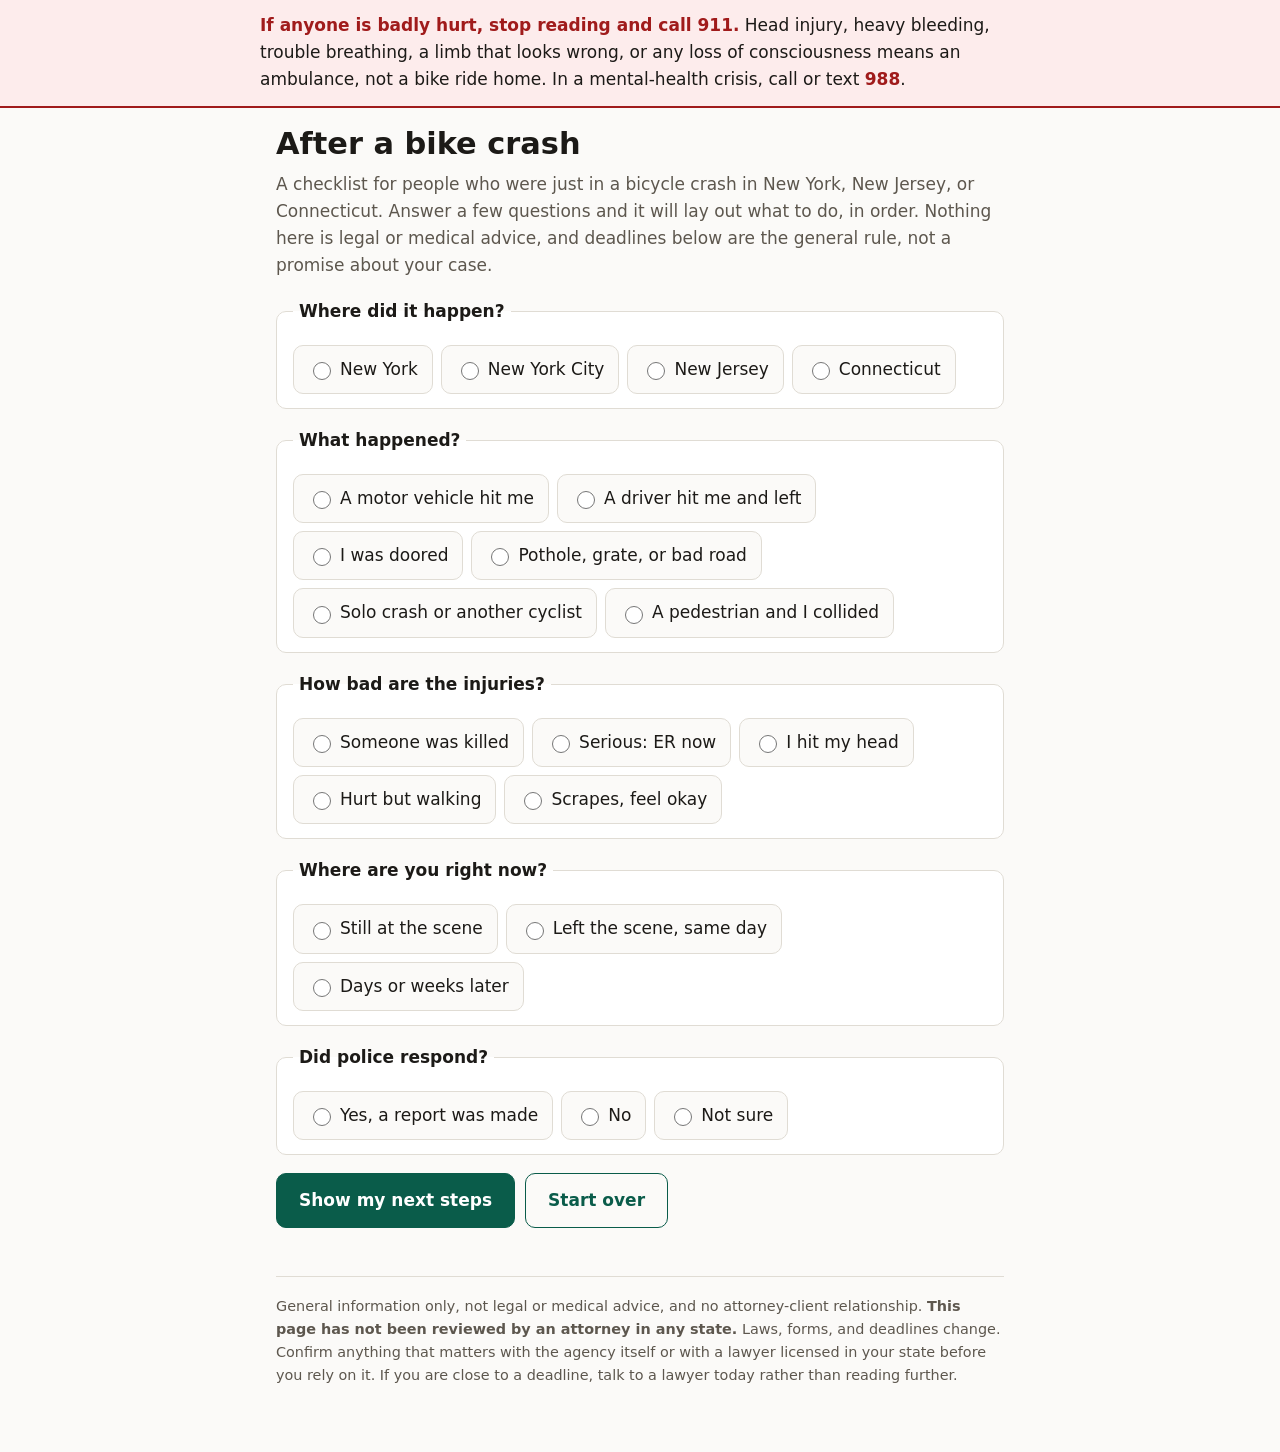
==== index.html @ 5133a646 "After a bike crash: situation-based next steps for NY, NJ, and CT Single static page, no build. Five" ====
<!DOCTYPE html>
<html lang="en">
<head>
<meta charset="utf-8">
<meta name="viewport" content="width=device-width, initial-scale=1">
<title>After a Bike Crash</title>
<meta name="description" content="Next steps after a bicycle crash in New York, New Jersey, or Connecticut.">
<style>
:root{
  --bg:#fbfaf8; --surface:#fff; --line:#e0dcd4; --ink:#1c1a17; --muted:#5d574e;
  --accent:#0a5c4a; --accent-ink:#fff; --urgent:#a01b1b; --urgent-bg:#fdecec;
  --warn-bg:#fff6e3; --warn-line:#e6c682; --radius:10px;
}
@media (prefers-color-scheme: dark){
  :root:not([data-theme="light"]){
    --bg:#16181a; --surface:#1e2124; --line:#33383d; --ink:#eceae6; --muted:#a8a29a;
    --accent:#4fbfa2; --accent-ink:#10231e; --urgent:#ff8b8b; --urgent-bg:#2e1a1a;
    --warn-bg:#2b2412; --warn-line:#6b5723;
  }
}
:root[data-theme="dark"]{
  --bg:#16181a; --surface:#1e2124; --line:#33383d; --ink:#eceae6; --muted:#a8a29a;
  --accent:#4fbfa2; --accent-ink:#10231e; --urgent:#ff8b8b; --urgent-bg:#2e1a1a;
  --warn-bg:#2b2412; --warn-line:#6b5723;
}
*{box-sizing:border-box}
body{
  margin:0; background:var(--bg); color:var(--ink);
  font:17px/1.6 ui-sans-serif,system-ui,-apple-system,"Segoe UI",Roboto,sans-serif;
  -webkit-text-size-adjust:100%;
}
.wrap{max-width:760px; margin:0 auto; padding:0 16px 64px}
h1{font-size:1.9rem; line-height:1.2; margin:.6em 0 .2em}
h2{font-size:1.3rem; margin:2em 0 .4em}
h3{font-size:1.05rem; margin:1.4em 0 .3em}
p,li{margin:.5em 0}
a{color:var(--accent)}
.sub{color:var(--muted)}
.emergency{
  background:var(--urgent-bg); border-bottom:2px solid var(--urgent);
  color:var(--ink); padding:12px 16px;
}
.emergency strong{color:var(--urgent)}
.emergency .inner{max-width:760px; margin:0 auto}
fieldset{border:1px solid var(--line); border-radius:var(--radius); background:var(--surface); margin:18px 0; padding:14px 16px}
legend{font-weight:600; padding:0 6px}
.opts{display:flex; flex-wrap:wrap; gap:8px; margin-top:6px}
label.opt{
  display:block; border:1px solid var(--line); border-radius:var(--radius);
  padding:10px 14px; cursor:pointer; background:var(--bg); min-height:44px;
  display:flex; align-items:center;
}
label.opt input{margin-right:9px; width:18px; height:18px; accent-color:var(--accent)}
label.opt:has(input:checked){border-color:var(--accent); box-shadow:inset 0 0 0 1px var(--accent)}
label.opt:focus-within{outline:2px solid var(--accent); outline-offset:2px}
.hint{color:var(--muted); font-size:.9rem; margin:2px 0 0}
button{
  font:inherit; font-weight:600; padding:13px 22px; min-height:48px;
  border-radius:var(--radius); border:1px solid var(--accent);
  background:var(--accent); color:var(--accent-ink); cursor:pointer;
}
button.ghost{background:transparent; color:var(--accent)}
.actions{display:flex; gap:10px; flex-wrap:wrap; margin:18px 0}
.step{border:1px solid var(--line); border-left:4px solid var(--accent); background:var(--surface);
  border-radius:var(--radius); padding:12px 16px; margin:12px 0}
.step.urgent{border-left-color:var(--urgent); background:var(--urgent-bg)}
.step.deadline{border-left-color:var(--warn-line); background:var(--warn-bg)}
.step h3{margin-top:0}
.tag{display:inline-block; font-size:.75rem; letter-spacing:.04em; text-transform:uppercase;
  color:var(--muted); border:1px solid var(--line); border-radius:99px; padding:2px 9px; margin-bottom:6px}
.check{list-style:none; padding-left:0}
.check li{padding-left:1.7em; position:relative}
.check li::before{content:"☐"; position:absolute; left:0; font-size:1.1em}
footer{margin-top:48px; padding-top:18px; border-top:1px solid var(--line); color:var(--muted); font-size:.9rem}
#result:empty{display:none}
@media print{
  .noprint{display:none !important}
  body{background:#fff; color:#000; font-size:12pt}
  .step{break-inside:avoid; border-left-width:3px}
}
</style>
</head>
<body>

<div class="emergency">
  <div class="inner">
    <strong>If anyone is badly hurt, stop reading and call 911.</strong>
    Head injury, heavy bleeding, trouble breathing, a limb that looks wrong, or
    any loss of consciousness means an ambulance, not a bike ride home.
    In a mental-health crisis, call or text <strong>988</strong>.
  </div>
</div>

<div class="wrap">
<h1>After a bike crash</h1>
<p class="sub">
  A checklist for people who were just in a bicycle crash in New York, New Jersey,
  or Connecticut. Answer a few questions and it will lay out what to do, in order.
  Nothing here is legal or medical advice, and deadlines below are the general rule,
  not a promise about your case.
</p>

<form id="q" class="noprint">

<fieldset>
  <legend>Where did it happen?</legend>
  <div class="opts" data-name="state">
    <label class="opt"><input type="radio" name="state" value="NY">New York</label>
    <label class="opt"><input type="radio" name="state" value="NYC">New York City</label>
    <label class="opt"><input type="radio" name="state" value="NJ">New Jersey</label>
    <label class="opt"><input type="radio" name="state" value="CT">Connecticut</label>
  </div>
</fieldset>

<fieldset>
  <legend>What happened?</legend>
  <div class="opts" data-name="type">
    <label class="opt"><input type="radio" name="type" value="mv">A motor vehicle hit me</label>
    <label class="opt"><input type="radio" name="type" value="hitrun">A driver hit me and left</label>
    <label class="opt"><input type="radio" name="type" value="door">I was doored</label>
    <label class="opt"><input type="radio" name="type" value="road">Pothole, grate, or bad road</label>
    <label class="opt"><input type="radio" name="type" value="solo">Solo crash or another cyclist</label>
    <label class="opt"><input type="radio" name="type" value="ped">A pedestrian and I collided</label>
  </div>
</fieldset>

<fieldset>
  <legend>How bad are the injuries?</legend>
  <div class="opts" data-name="injury">
    <label class="opt"><input type="radio" name="injury" value="fatal">Someone was killed</label>
    <label class="opt"><input type="radio" name="injury" value="severe">Serious: ER now</label>
    <label class="opt"><input type="radio" name="injury" value="head">I hit my head</label>
    <label class="opt"><input type="radio" name="injury" value="moderate">Hurt but walking</label>
    <label class="opt"><input type="radio" name="injury" value="minor">Scrapes, feel okay</label>
  </div>
</fieldset>

<fieldset>
  <legend>Where are you right now?</legend>
  <div class="opts" data-name="when">
    <label class="opt"><input type="radio" name="when" value="scene">Still at the scene</label>
    <label class="opt"><input type="radio" name="when" value="today">Left the scene, same day</label>
    <label class="opt"><input type="radio" name="when" value="later">Days or weeks later</label>
  </div>
</fieldset>

<fieldset>
  <legend>Did police respond?</legend>
  <div class="opts" data-name="police">
    <label class="opt"><input type="radio" name="police" value="yes">Yes, a report was made</label>
    <label class="opt"><input type="radio" name="police" value="no">No</label>
    <label class="opt"><input type="radio" name="police" value="unsure">Not sure</label>
  </div>
</fieldset>

<div class="actions">
  <button type="submit">Show my next steps</button>
  <button type="button" class="ghost" id="reset">Start over</button>
</div>
</form>

<div id="result" aria-live="polite"></div>

<footer>
  General information only, not legal or medical advice, and no attorney-client
  relationship. <strong>This page has not been reviewed by an attorney in any
  state.</strong> Laws, forms, and deadlines change. Confirm anything that matters
  with the agency itself or with a lawyer licensed in your state before you rely
  on it. If you are close to a deadline, talk to a lawyer today rather than
  reading further.
</footer>
</div>

<script>
// ponytail: plain data + filter. Rules stay readable; no template engine.
// Each step: {tag, title, html, when(a) -> bool, cls}
var STEPS = [

// ---------- someone was killed ----------
{when:a=>a.injury==="fatal", cls:"urgent", tag:"First", title:"You do not have to work this out alone",
 html:`<p>Families for Safe Streets is run by people who have lost someone to a traffic
 crash or been seriously injured themselves. They offer free peer mentoring, monthly
 support groups, and help with the logistics below, to anyone in the United States.</p>
 <p><strong>(844) 377-7337</strong> &middot;
 <a href="mailto:info@familiesforsafestreets.org">info@familiesforsafestreets.org</a> &middot;
 <a href="https://www.familiesforsafestreets.org/national-resource-guide">Post-Crash Resource Guide</a>
 (also in <a href="https://ny.familiesforsafestreets.org/resource-guides">Spanish and Chinese</a>).</p>
 <p>Nothing below has to happen today. It is here so that when you are ready, or when
 someone asks you a question you were not expecting, you know what it is about.</p>`},

{when:a=>a.injury==="fatal", cls:"urgent", tag:"First", title:"Say nothing to any insurer, and sign nothing",
 html:`<p>An adjuster may call within days, sometimes before the funeral, and may be kind
 and sympathetic. Do not give a recorded statement, do not sign a release or a medical
 authorization, and do not accept any payment. Take their name and claim number, say a
 lawyer will be in touch, and hang up.</p>
 <p>The same goes for anyone asking you to sign for a "quick" payout of funeral costs.</p>`},

{when:a=>a.injury==="fatal", cls:"deadline", tag:"Investigation", title:"The police investigation, and what to ask for",
 html:`<p>Fatal and critical-injury crashes are handled by a specialist unit rather than
 the responding patrol officer. In New York City that is the NYPD Collision Investigation
 Squad; elsewhere it is a state police or county reconstruction unit.</p>
 <ul class="check">
 <li>Get the name, unit, and direct number of the investigating detective, and ask in writing for updates.</li>
 <li>Ask whether the case has been referred to the District Attorney or county prosecutor, and ask for that office's victim advocate.</li>
 <li>Ask what happened to the bicycle, helmet, phone, and clothing. They are usually held as evidence. Do not let them be discarded, and photograph everything before anyone repairs or cleans it.</li>
 <li>Nearby camera footage is often overwritten within days. Ask investigators to preserve it, and ask nearby businesses yourself.</li>
 <li>You are entitled to the crash report and, in most cases, the reconstruction file. Ask how to request both.</li>
 </ul>
 <p>Investigations often close quietly with no charges. That outcome does not decide your
 civil claim, which is separate and has its own deadlines.</p>`},

{when:a=>a.injury==="fatal", tag:"Practical", title:"Death certificate, medical examiner, and the estate",
 html:`<p>You will need certified copies of the death certificate, and more than you expect:
 order at least ten. The funeral home usually orders them for you.</p>
 <p>The medical examiner or coroner will likely perform an autopsy. You can request the
 report later; it can matter in a claim.</p>
 <p>A wrongful death claim is brought by a personal representative of the estate, not by
 the family directly, and that appointment happens in Surrogate's Court in New York,
 Superior Court in New Jersey, or Probate Court in Connecticut. It takes time, which is
 one reason to talk to a lawyer well before the deadline.</p>`},

{when:a=>a.injury==="fatal", tag:"Practical", title:"Crime victim compensation can cover funeral costs",
 html:`<p>Each state runs a fund that can reimburse funeral and burial expenses, counseling,
 and lost support for families of people killed by a criminal act, which can include a
 vehicular offense. These are separate from any lawsuit, and they have their own filing
 deadlines, often measured in months.</p>
 <ul>
 <li>New York: Office of Victim Services, <a href="https://ovs.ny.gov">ovs.ny.gov</a></li>
 <li>New Jersey: Victims of Crime Compensation Office, <a href="https://njvictims.nj.gov">njvictims.nj.gov</a></li>
 <li>Connecticut: Judicial Branch Office of Victim Services, <a href="https://jud.ct.gov/crimevictim">jud.ct.gov/crimevictim</a></li>
 </ul>`},

{when:a=>a.injury==="fatal" && ["NY","NYC"].includes(a.state), cls:"deadline", tag:"Deadlines",
 title:"New York: wrongful death is two years, not three",
 html:`<p>New York's wrongful death deadline is <strong>two years from the date of death</strong>,
 shorter than the three years for personal injury, and it runs from death rather than from
 the crash. A survival claim for the pain your person suffered before dying has its own
 timing. An estate representative must be appointed before the case can be filed.</p>
 <p>If a city, county, public authority such as the MTA, or the State may be responsible,
 a formal <strong>notice of claim is due within 90 days</strong>. That is the real deadline.
 Call a lawyer this week, not this year.</p>`},

{when:a=>a.injury==="fatal" && a.state==="NJ", cls:"deadline", tag:"Deadlines",
 title:"New Jersey: two years, and 90 days against a public entity",
 html:`<p>New Jersey's wrongful death deadline is generally <strong>two years from the date
 of death</strong>, brought by the estate's personal representative.</p>
 <p>Under the Tort Claims Act, a claim against a public entity or employee requires written
 notice <strong>within 90 days</strong>. That covers towns, counties, the state, and many
 authorities.</p>`},

{when:a=>a.injury==="fatal" && a.state==="CT", cls:"deadline", tag:"Deadlines",
 title:"Connecticut: two years from death, five years outside",
 html:`<p>Connecticut's wrongful death deadline is generally <strong>two years from the date
 of death</strong>, and in no event more than five years from the act that caused it. The
 claim is brought by the executor or administrator of the estate.</p>
 <p>If the road itself was a cause, the highway defect statutes require written notice to
 the town or the state commissioner <strong>within 90 days</strong>, and courts apply the
 content requirements strictly. Put that one in a lawyer's hands immediately.</p>`},

{when:a=>a.injury==="fatal", tag:"Legal", title:"Choosing a lawyer, without being rushed",
 html:`<p>Consultations are free and these cases are taken on contingency, so talking to
 someone early costs nothing. Ask how many cyclist or pedestrian fatality cases they have
 handled, who will actually work on the file, and how they communicate.</p>
 <p>If a lawyer contacts you first, unsolicited, be wary. Ask the advocacy organizations
 below or a state bar referral service instead.</p>`},

{when:a=>a.injury==="fatal", tag:"Grief", title:"Grief, and the parts nobody warns you about",
 html:`<p>Traumatic loss is not ordinary grief. Intrusive images, anger at the investigation,
 guilt over details that were never yours to control, and exhaustion from paperwork are all
 common, and they can arrive months later. Trauma-informed therapy helps, and grief groups
 of people who lost someone the same way help in a different way.</p>
 <p>Reporters may contact you. You are never obligated to speak to them, and you can ask a
 friend to field it.</p>
 <p>In crisis, call or text <strong>988</strong>. Families for Safe Streets peer mentoring is
 at <strong>(844) 377-7337</strong>.</p>`},

// ---------- at the scene ----------
{when:a=>a.when==="scene", cls:"urgent", tag:"Right now", title:"Get out of traffic, then stay put",
 html:`<p>Move yourself and the bike to a sidewalk or shoulder if you can do it safely.
 If your neck or back hurts, or you cannot feel part of your body, do not move: call 911 and wait.</p>
 <p>Do not tell anyone you are fine. Adrenaline hides injuries for hours. Say
 "I need to be checked out."</p>`},

{when:a=>a.when==="scene" && ["mv","door","ped"].includes(a.type), cls:"urgent", tag:"Right now",
 title:"Do not let the other person leave, and do not settle at the curb",
 html:`<ul class="check">
 <li>Ask for their driver's license, insurance card, and license plate. Photograph all three.</li>
 <li>Photograph the vehicle, including the plate and any damage.</li>
 <li>Do not accept cash, a promise to pay, or "let's keep insurance out of it." You do not yet know what your injuries cost.</li>
 <li>Do not apologize or guess at fault. Describe facts only.</li>
 </ul>`},

{when:a=>a.when==="scene", tag:"Right now", title:"Call the police, even for a minor crash",
 html:`<p>A police report is the single most useful document you can have later,
 for insurance and for any claim. Officers sometimes tell cyclists a report is not
 needed. Ask anyway, politely and clearly: "I want a report, and I am injured."</p>
 <p>Get the officer's name, badge number, and the report or complaint number before they leave.</p>`},

{when:a=>a.when==="scene", tag:"Right now", title:"Collect what disappears in ten minutes",
 html:`<ul class="check">
 <li>Names and phone numbers of every witness. People leave fast; a name with no number is worthless.</li>
 <li>Wide photos showing the whole scene, the road, signals, sightlines, and lane markings.</li>
 <li>Close photos of your bike, your helmet, your injuries, and your torn clothing.</li>
 <li>Look up: note any storefront, doorbell, traffic, or bus cameras pointing at the spot. Footage is often overwritten within days.</li>
 <li>Write down the time, weather, and light conditions.</li>
 </ul>`},

// ---------- medical ----------
{when:a=>a.injury==="severe", cls:"urgent", tag:"Medical", title:"Emergency room, by ambulance",
 html:`<p>Call 911. Do not drive yourself and do not have a friend drive you if there
 is any chance of a head, neck, spine, or internal injury. The ambulance record is also
 evidence that you were hurt at the scene.</p>`},

{when:a=>a.injury==="head", cls:"urgent", tag:"Medical", title:"Get your head checked today",
 html:`<p>Any impact to the head deserves a same-day evaluation, even with a helmet on
 and even if you never lost consciousness.</p>
 <p><strong>Go to an emergency room now</strong> if you have: worsening headache, repeated
 vomiting, confusion or trouble finding words, unequal pupils, seizure, clear fluid from
 the nose or ear, weakness or numbness, or you cannot remember the crash. Anyone on a
 blood thinner should be seen regardless of how they feel.</p>
 <p>Do not ride home. Have someone stay with you tonight.</p>`},

{when:a=>["moderate","minor"].includes(a.injury), tag:"Medical",
 title:"See a doctor within 24 to 72 hours anyway",
 html:`<p>Soft-tissue injuries, concussions, and cracked ribs routinely show up a day or
 two later. Two reasons to go early: your health, and the gap in treatment that an
 insurer will later use to argue you were not really hurt.</p>
 <p>Tell the provider it was a bicycle crash and describe every sore spot, not just
 the worst one. Untreated complaints do not exist on paper.</p>`},

{when:a=>["head","moderate","minor"].includes(a.injury), tag:"Medical", title:"Road rash and your gear",
 html:`<p>Wash road rash with soap and water, get the grit out, keep it moist with
 ointment and a non-stick dressing rather than letting it scab dry. Watch for spreading
 redness, pus, or fever, and get a tetanus booster if yours is more than five years old.</p>
 <p>Replace any helmet that took an impact, even if it looks fine. Do not repair or wash
 the bike, the helmet, or the clothes yet: they are evidence. Photograph everything first
 and put it in a bag.</p>`},

{when:a=>a.injury!=="fatal", tag:"Medical", title:"Start a symptom log today",
 html:`<p>Once a day, in a notes app: pain level, what you could not do, sleep, mood,
 missed work, appointments. It takes a minute and it is far more persuasive months
 later than trying to remember.</p>`},

// ---------- reporting ----------
{when:a=>["NY","NYC"].includes(a.state) && a.type!=="solo", cls:"deadline", tag:"Reporting", title:"New York: file form MV-104 within 10 days",
 html:`<p>New York requires a written report to the DMV within 10 days of a crash
 involving injury, death, or more than $1,000 of property damage. A bicycle crash with
 a motor vehicle counts, and your bike and gear count toward that damage figure. The
 form is <strong>MV-104</strong> (the driver's is MV-104A), available at
 <a href="https://dmv.ny.gov">dmv.ny.gov</a>. Keep a copy of what you send.</p>`},

{when:a=>a.state==="NYC", tag:"Reporting", title:"New York City: get the collision report and use 311",
 html:`<p>NYPD collision reports can be requested online through the NYPD Collision Report
 Retrieval System, generally a few days after the crash. Search "NYPD collision report" on
 <a href="https://nyc.gov">nyc.gov</a>. You will need the date, location, and report number.</p>
 <p>Report the street condition, signal, or dangerous intersection to <strong>311</strong>
 as well. That creates a dated public record of the hazard.</p>`},

{when:a=>a.state==="NJ" && a.type!=="solo", cls:"deadline", tag:"Reporting", title:"New Jersey: report to police, and file within 10 days if they did not investigate",
 html:`<p>New Jersey requires crashes involving injury, death, or apparent property damage
 over $500 to be reported to police immediately. If no officer investigated at the scene,
 you must file a written report with the NJ Division of State Police within 10 days.
 Look for the crash report form at <a href="https://nj.gov/njsp">nj.gov/njsp</a>.</p>
 <p>You can request the police report from the responding department, usually after about
 five business days, for a small fee.</p>`},

{when:a=>a.state==="CT" && a.type!=="solo", cls:"deadline", tag:"Reporting", title:"Connecticut: make sure a report exists",
 html:`<p>Connecticut requires reporting crashes involving injury, death, or property damage
 over $1,000. If police responded, request the report from that department or through the
 state's crash-report portal. If nobody responded, go to the local police department or the
 State Police troop that covers the town and file a report in person, as soon as you can.</p>`},

{when:a=>a.police==="no" && a.when!=="scene", cls:"deadline", tag:"Reporting", title:"No report yet: file one now",
 html:`<p>The longer you wait, the more an insurer will argue the crash did not happen the
 way you say. Go to the police department covering the location where the crash happened,
 in person, and ask to file a late report. Bring your photos, your medical paperwork, and
 any witness contacts.</p>`},

{when:a=>a.type==="hitrun", cls:"urgent", tag:"Reporting", title:"Hit and run: report it immediately",
 html:`<p>Call 911 now if you have not. Speed matters here, both for catching the driver and
 for your own insurance claim, which usually requires prompt reporting.</p>
 <ul class="check">
 <li>Write down anything you remember about the vehicle now: color, make, body style, partial plate, direction, damage, the driver.</li>
 <li>Canvass for cameras yourself in the next day or two. Ask businesses and residents to save footage before it overwrites, which can be as little as 72 hours.</li>
 <li>Ask police for the report number and follow up on the investigation in writing.</li>
 </ul>`},

{when:a=>a.type==="road", tag:"Reporting", title:"Report the road defect in writing, and date it",
 html:`<p>Photograph the pothole, grate, or plate with something for scale, from several
 angles, and note the exact location including the nearest address or intersection.</p>
 <p>Report it to the city or state agency responsible for that road, in a way that creates
 a record: 311 in New York City, the municipal public works department elsewhere, or the
 state DOT for a state highway. Save the confirmation number.</p>
 <p>Claims against a government for road conditions are unusually hard and unusually fast
 to expire. See the deadline section below and talk to a lawyer early.</p>`},

// ---------- insurance ----------
{when:a=>["NY","NYC"].includes(a.state) && ["mv","door","hitrun"].includes(a.type), cls:"deadline", tag:"Insurance",
 title:"New York no-fault: you have 30 days to apply",
 html:`<p>New York is a no-fault state, and a cyclist struck by a motor vehicle is generally
 covered by <em>that vehicle's</em> no-fault insurance, no matter who was at fault. It pays
 medical bills and a portion of lost wages.</p>
 <p>You must file the application, form <strong>NF-2</strong>, with the vehicle's insurer
 <strong>within 30 days of the crash</strong>. This is the deadline cyclists miss most
 often. Ask the insurer for the form the moment you have the policy number, and send it
 with proof of delivery.</p>
 <p>If the driver is unknown or uninsured, the equivalent route is MVAIC, the Motor Vehicle
 Accident Indemnification Corporation, which has its own short notice deadline. Contact them
 right away and ask what they need and by when.</p>`},

{when:a=>a.state==="NJ" && ["mv","door","hitrun"].includes(a.type), cls:"deadline", tag:"Insurance",
 title:"New Jersey PIP: notify an insurer promptly",
 html:`<p>New Jersey personal injury protection can cover a cyclist hit by a motor vehicle.
 Which policy pays depends on the rules about your own auto insurance and your household's,
 so do not assume you have nothing to claim just because you were on a bike.</p>
 <p>Notify the relevant insurer promptly and ask for the PIP application. Many treatments
 need pre-authorization, so getting the claim open early protects your bills.</p>
 <p>If the driver is unknown or uninsured, ask about the Unsatisfied Claim and Judgment
 Fund, which has a short notice period, on the order of 90 days.</p>`},

{when:a=>a.state==="CT" && ["mv","door","hitrun"].includes(a.type), tag:"Insurance",
 title:"Connecticut: fault-based, and check your own policy",
 html:`<p>Connecticut is not a no-fault state, so medical bills generally go through your
 health insurance first, with a claim against the at-fault driver's liability coverage for
 the rest.</p>
 <p>Check your own auto policy even though you were cycling: medical payments coverage and
 uninsured/underinsured motorist coverage often extend to you as a pedestrian or cyclist,
 and that is the main source of recovery in a hit-and-run. Notify your own insurer promptly,
 since these coverages have their own notice requirements.</p>`},

{when:a=>a.type!=="solo", tag:"Insurance", title:"Talking to the other side's insurer",
 html:`<p>An adjuster will likely call within days, friendly and quick. Before you engage:</p>
 <ul class="check">
 <li>Give basic facts only: who, when, where. Nothing about fault or about how you feel.</li>
 <li>Do not give a recorded statement, and do not sign a medical authorization, until you have talked to a lawyer.</li>
 <li>Do not accept an early settlement. Once signed, it is final, including for injuries that show up later.</li>
 <li>Keep every offer, letter, and claim number. Follow up phone calls with a short email summarizing what was said.</li>
 <li>Stay off social media about the crash and your activities.</li>
 </ul>`},

{when:a=>a.injury!=="fatal", tag:"Insurance", title:"Your own coverage for the bike and gear",
 html:`<p>Homeowner's or renter's insurance often covers a damaged bicycle, subject to the
 deductible. Get a written repair estimate or replacement quote from a shop, and hold on to
 the original purchase receipts if you have them. Photograph the damage before any repair.</p>
 <p>Health insurance covers treatment now, and may later assert a lien against any
 settlement. That is normal. Keep the correspondence.</p>`},

// ---------- legal ----------
{when:a=>["NY","NYC"].includes(a.state) && a.injury!=="fatal", cls:"deadline", tag:"Deadlines",
 title:"New York: three years, or 90 days against a government",
 html:`<p>The general deadline to sue for personal injury in New York is
 <strong>three years</strong> from the crash.</p>
 <p>That drops dramatically if a government is involved. Claims against a city, a county,
 a public authority such as the MTA, or the State typically require a formal
 <strong>notice of claim within 90 days</strong>, with the lawsuit itself due about a year
 and 90 days later. Miss the 90 days and the claim is usually gone.</p>
 <p>If a city bus, a sanitation truck, a police vehicle, a pothole, or any public agency is
 part of your story, treat 90 days as your real deadline and call a lawyer this week.</p>`},

{when:a=>a.state==="NJ" && a.injury!=="fatal", cls:"deadline", tag:"Deadlines",
 title:"New Jersey: two years, or 90 days against a public entity",
 html:`<p>The general deadline to sue for personal injury in New Jersey is
 <strong>two years</strong> from the crash.</p>
 <p>Under the New Jersey Tort Claims Act, a claim against a public entity or employee
 requires written notice <strong>within 90 days</strong>. That covers municipalities,
 counties, the state, and many authorities.</p>`},

{when:a=>a.state==="CT" && a.injury!=="fatal", cls:"deadline", tag:"Deadlines",
 title:"Connecticut: two years, and 90 days for a road defect",
 html:`<p>The general deadline to sue for personal injury in Connecticut is
 <strong>two years</strong> from the crash.</p>
 <p>If your crash was caused by the condition of the road itself, Connecticut's highway
 defect statutes require written notice to the town or the state commissioner
 <strong>within 90 days</strong>, and courts apply the content requirements of that notice
 strictly. This is a situation to put in a lawyer's hands immediately, not to draft yourself.</p>`},

{when:a=>a.type!=="solo" && !["minor","fatal"].includes(a.injury), tag:"Legal", title:"Talk to a lawyer, early and for free",
 html:`<p>Personal injury consultations are free and these lawyers work on contingency, so
 an early conversation costs you nothing. Early matters: evidence disappears, camera footage
 overwrites, and the short government deadlines above run whether or not you knew about them.</p>
 <p>Look for someone who specifically handles bicycle cases. State and county bar
 associations run lawyer referral services, and local cycling advocacy organizations keep
 lists. Ask how many cyclist cases they have handled and who will actually work on yours.</p>`},

{when:a=>a.type==="solo", tag:"Legal", title:"A solo crash may still be someone's fault",
 html:`<p>If a road defect, construction plate, debris in a bike lane, a badly maintained
 path, a defective bike component, or a shop's faulty repair put you down, there may still
 be a claim. Photograph the cause before it is fixed, report it in writing, and keep the
 parts. The government deadlines above apply here too.</p>`},

// ---------- self-care and support ----------
{when:a=>a.injury!=="fatal" && a.injury!=="minor", tag:"Support", title:"Free support from people who have been through it",
 html:`<p>Families for Safe Streets runs peer mentoring and monthly support groups for
 people seriously injured in traffic crashes and their caregivers, free, anywhere in the
 US, plus a guide to dealing with police, insurers, and prosecutors.
 <strong>(844) 377-7337</strong> &middot;
 <a href="https://www.familiesforsafestreets.org/national-resource-guide">Post-Crash Resource Guide</a>.</p>
 <p>The <a href="https://crashsupportnetwork.com/crash-resources/">Crash Support Network</a>
 is an online community of crash survivors.</p>`},

{when:a=>a.injury!=="fatal", tag:"Recovery", title:"The part people skip",
 html:`<p>Crashes rattle people. Trouble sleeping, replaying it, flinching at traffic, anger,
 or dreading the bike is an ordinary response to being hit, not weakness, and it usually
 eases over a few weeks. If it is not easing, or you are avoiding things you need to do,
 talk to a doctor or a therapist. Mention the crash: trauma responses are treatable and
 respond well to early care.</p>
 <p>In crisis, call or text <strong>988</strong>.</p>
 <p>When you ride again, go short, go somewhere quiet, and go with someone. Have a shop
 inspect the frame, fork, and wheels first, especially anything carbon, where damage hides.</p>`},

{when:a=>["NY","NYC"].includes(a.state), tag:"Support", title:"New York support and referrals",
 html:`<ul>
 <li><strong>Families for Safe Streets New York</strong>: free peer mentoring, monthly
 support groups including a Spanish-language one, and a post-crash resource guide.
 <strong>(844) 377-7337</strong>,
 <a href="https://ny.familiesforsafestreets.org/support-services">support services</a>,
 <a href="https://ny.familiesforsafestreets.org/resource-guides">guides in English, Spanish, and Chinese</a>.</li>
 <li><strong>Transportation Alternatives</strong> maintains a list of law firms that
 specifically handle cyclist and pedestrian cases, and will help connect you:
 <a href="https://transalt.org/nyc-bike-resources">transalt.org/nyc-bike-resources</a>.
 We do not endorse particular firms; that list is theirs.</li>
 <li><strong>New York Bicycling Coalition</strong>'s crash guide, written by bike crash
 attorneys: <a href="https://nybc.net/nys-bike-law/in-a-crash-2">nybc.net</a>.</li>
 <li><a href="https://www.bike.nyc">Bike New York</a> for education and community.</li>
 <li><strong>211 New York</strong> for free referrals to medical, mental health, and
 financial assistance near you.</li>
 <li>New York State Bar Association and your county bar run lawyer referral services.</li>
 </ul>`},

{when:a=>a.state==="NJ", tag:"Support", title:"New Jersey support and referrals",
 html:`<ul>
 <li><strong>Families for Safe Streets</strong> supports crash victims anywhere in the US,
 free: peer mentoring, support groups, and a
 <a href="https://www.familiesforsafestreets.org/national-resource-guide">post-crash resource guide</a>.
 <strong>(844) 377-7337</strong>,
 <a href="mailto:info@familiesforsafestreets.org">info@familiesforsafestreets.org</a>.</li>
 <li><a href="https://njbwc.org">New Jersey Bike &amp; Walk Coalition</a> for advocacy and
 local connections.</li>
 <li><strong>NJ 211</strong> for referrals to medical, mental health, and financial help.</li>
 <li>New Jersey State Bar Association lawyer referral service, and your county bar.</li>
 </ul>`},

{when:a=>a.state==="CT", tag:"Support", title:"Connecticut support and referrals",
 html:`<ul>
 <li><strong>Families for Safe Streets</strong> supports crash victims anywhere in the US,
 free: peer mentoring, support groups, and a
 <a href="https://www.familiesforsafestreets.org/national-resource-guide">post-crash resource guide</a>.
 <strong>(844) 377-7337</strong>,
 <a href="mailto:info@familiesforsafestreets.org">info@familiesforsafestreets.org</a>.</li>
 <li><a href="https://bikewalkct.org">Bike Walk Connecticut</a> for advocacy and local
 connections.</li>
 <li><strong>211 Connecticut</strong> for referrals to medical, mental health, and
 financial help.</li>
 <li>Connecticut Bar Association lawyer referral service.</li>
 </ul>`},

{tag:"Records", title:"One folder, starting today",
 html:`<p>Put all of it in one place, physical or digital:</p>
 <ul class="check">
 <li>Police report number and the report once you get it</li>
 <li>Every photo and video, originals, not screenshots</li>
 <li>Witness names and numbers</li>
 <li>Driver and insurance details</li>
 <li>Every medical bill, discharge paper, and prescription receipt</li>
 <li>Repair estimates and receipts for the bike, helmet, gear, and clothing</li>
 <li>Missed work: dates, hours, and a note from your employer</li>
 <li>Your daily symptom log</li>
 <li>Every letter, email, and claim number from any insurer</li>
 </ul>`}
];

var form = document.getElementById("q");
var out = document.getElementById("result");

form.addEventListener("submit", function(e){
  e.preventDefault();
  var a = {};
  new FormData(form).forEach((v,k)=>{ a[k]=v; });
  if (!a.state || !a.type || !a.injury || !a.when || !a.police){
    out.innerHTML = '<p class="step urgent">Please answer all five questions so the steps match your situation.</p>';
    out.scrollIntoView({behavior:"smooth"});
    return;
  }
  var steps = STEPS.filter(s => !s.when || s.when(a));
  out.innerHTML =
    '<h2>Your next steps</h2>' +
    '<p class="sub">In rough order of urgency. Print or save this page to keep it.</p>' +
    '<div class="actions noprint"><button type="button" id="print">Print or save as PDF</button></div>' +
    steps.map(s =>
      '<section class="step ' + (s.cls||'') + '">' +
      (s.tag ? '<span class="tag">'+s.tag+'</span>' : '') +
      '<h3>'+s.title+'</h3>' + s.html + '</section>'
    ).join('');
  document.getElementById("print").addEventListener("click", ()=>window.print());
  out.scrollIntoView({behavior:"smooth"});
});

document.getElementById("reset").addEventListener("click", function(){
  form.reset();
  out.innerHTML = "";
  window.scrollTo({top:0, behavior:"smooth"});
});

// ponytail: one runnable check. Open with #selftest.
if (location.hash === "#selftest"){
  var t = (c,m)=>{ if(!c) throw new Error("selftest: "+m); };
  var nyc = {state:"NYC",type:"mv",injury:"head",when:"scene",police:"yes"};
  var pick = a => STEPS.filter(s=>!s.when||s.when(a)).map(s=>s.title);
  t(pick(nyc).some(x=>/30 days/.test(x)), "NYC motor vehicle must surface the no-fault 30-day step");
  t(pick(nyc).some(x=>/90 days/.test(x)), "NYC must surface the municipal 90-day notice");
  t(!pick({state:"CT",type:"solo",injury:"minor",when:"later",police:"no"})
     .some(x=>/no-fault/i.test(x)), "CT solo crash must not surface NY no-fault");
  t(pick({state:"NJ",type:"road",injury:"minor",when:"later",police:"no"})
     .some(x=>/two years/.test(x)), "NJ must surface its two-year deadline");
  var fat = {state:"NY",type:"mv",injury:"fatal",when:"later",police:"yes"};
  t(pick(fat).some(x=>/two years, not three/.test(x)), "fatal NY must use the wrongful-death deadline");
  t(!pick(fat).some(x=>/three years/.test(x)), "fatal NY must not show the 3-year injury deadline");
  t(!pick(fat).some(x=>/Road rash|symptom log/i.test(x)), "fatal must not show personal-injury self-care");
  t(STEPS.filter(s=>!s.when||s.when(fat)).some(s=>/844\) 377-7337/.test(s.html)),
    "fatal must surface the FSS support line");
  document.title = "selftest passed";
  console.log("selftest passed");
}
</script>
</body>
</html>
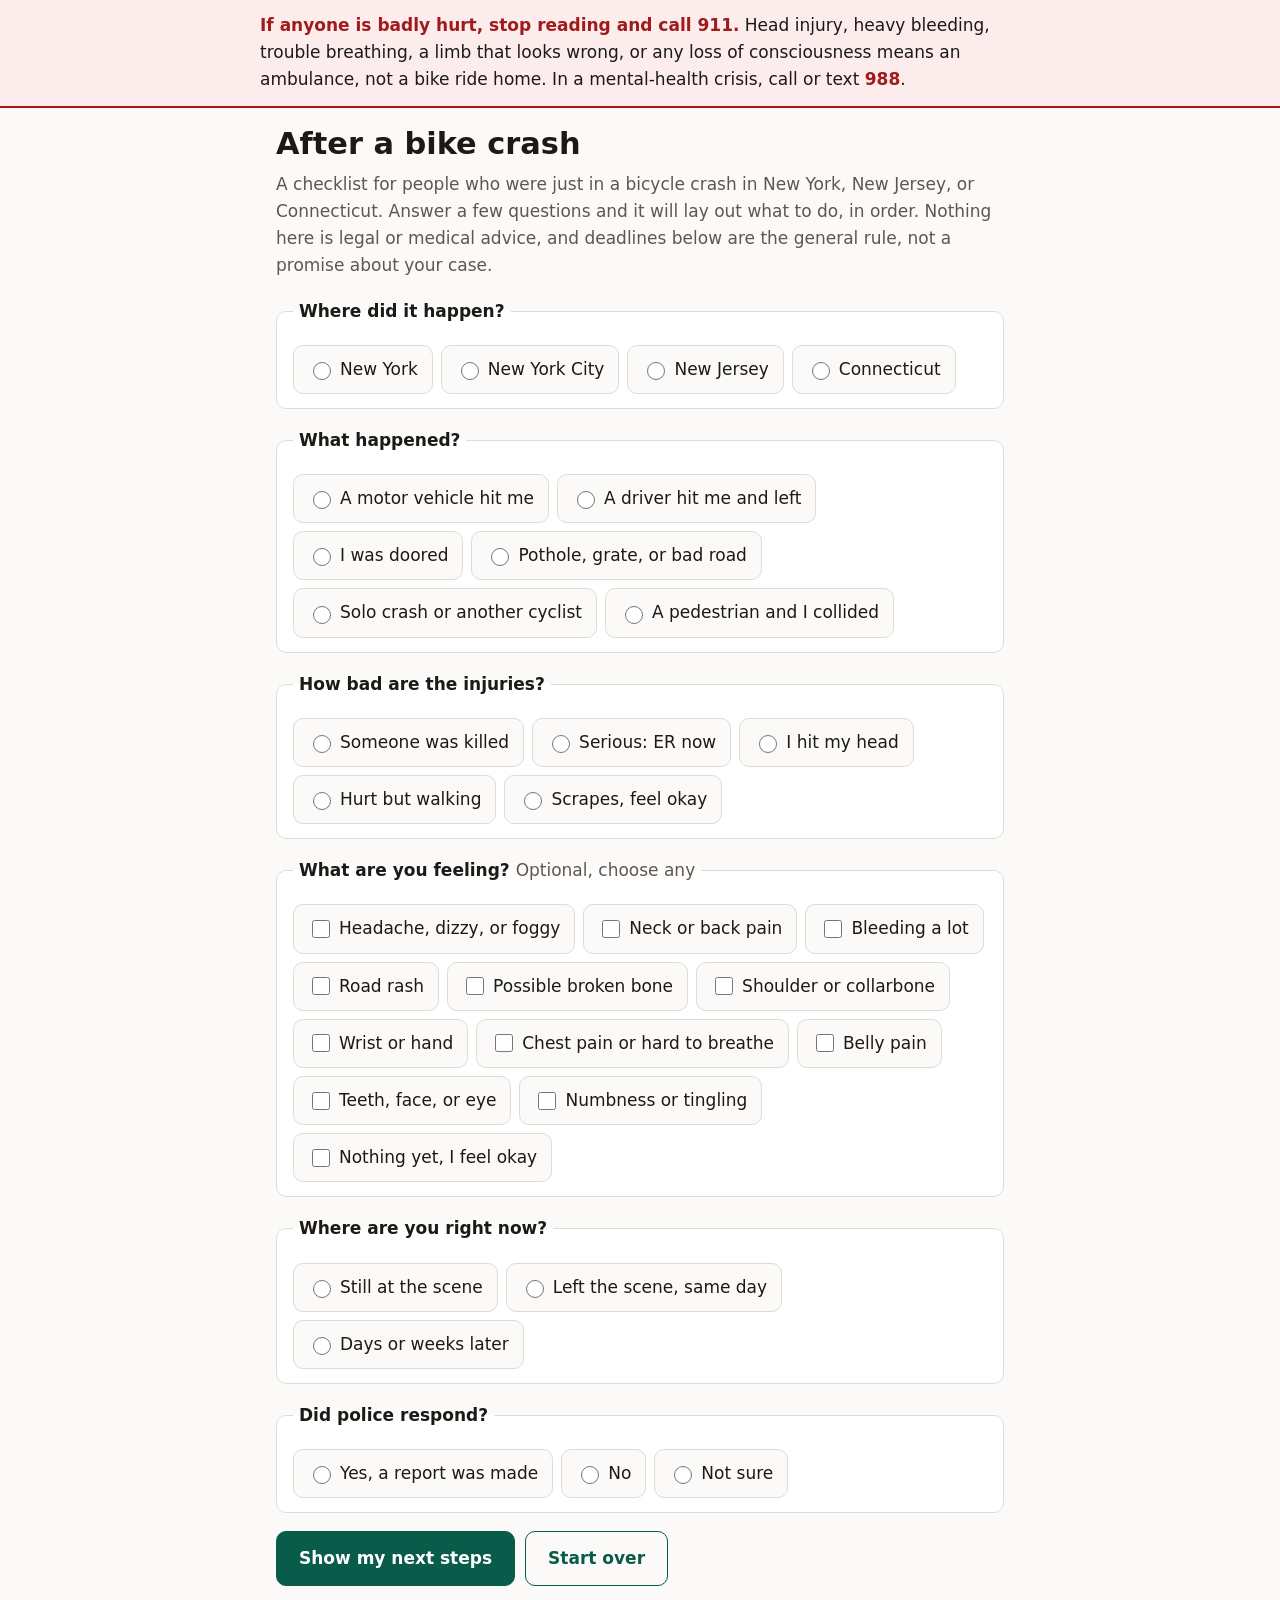
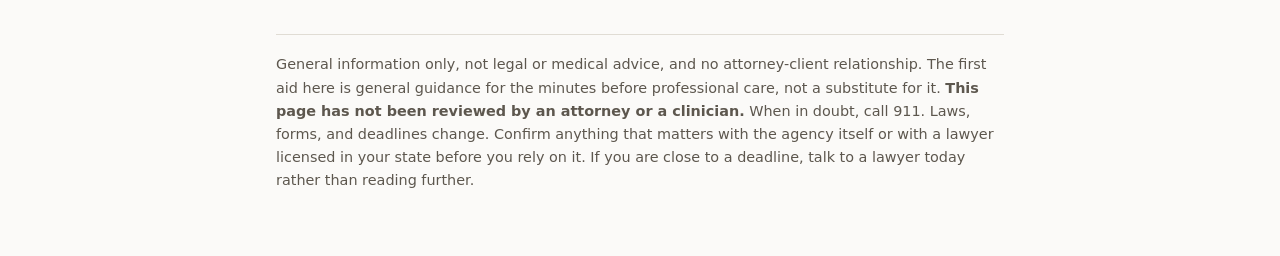
==== commit e8c989f6: "Add symptom-specific first aid New optional multi-select question feeds twelve first aid branches: h" ====
--- a/index.html
+++ b/index.html
@@ -136,6 +136,24 @@
 </fieldset>
 
 <fieldset>
+  <legend>What are you feeling? <span class="sub" style="font-weight:400">Optional, choose any</span></legend>
+  <div class="opts" data-name="sym">
+    <label class="opt"><input type="checkbox" name="sym" value="head">Headache, dizzy, or foggy</label>
+    <label class="opt"><input type="checkbox" name="sym" value="neck">Neck or back pain</label>
+    <label class="opt"><input type="checkbox" name="sym" value="bleed">Bleeding a lot</label>
+    <label class="opt"><input type="checkbox" name="sym" value="rash">Road rash</label>
+    <label class="opt"><input type="checkbox" name="sym" value="bone">Possible broken bone</label>
+    <label class="opt"><input type="checkbox" name="sym" value="shoulder">Shoulder or collarbone</label>
+    <label class="opt"><input type="checkbox" name="sym" value="wrist">Wrist or hand</label>
+    <label class="opt"><input type="checkbox" name="sym" value="chest">Chest pain or hard to breathe</label>
+    <label class="opt"><input type="checkbox" name="sym" value="abdo">Belly pain</label>
+    <label class="opt"><input type="checkbox" name="sym" value="face">Teeth, face, or eye</label>
+    <label class="opt"><input type="checkbox" name="sym" value="numb">Numbness or tingling</label>
+    <label class="opt"><input type="checkbox" name="sym" value="fine">Nothing yet, I feel okay</label>
+  </div>
+</fieldset>
+
+<fieldset>
   <legend>Where are you right now?</legend>
   <div class="opts" data-name="when">
     <label class="opt"><input type="radio" name="when" value="scene">Still at the scene</label>
@@ -163,8 +181,9 @@
 
 <footer>
   General information only, not legal or medical advice, and no attorney-client
-  relationship. <strong>This page has not been reviewed by an attorney in any
-  state.</strong> Laws, forms, and deadlines change. Confirm anything that matters
+  relationship. The first aid here is general guidance for the minutes before
+  professional care, not a substitute for it. <strong>This page has not been
+  reviewed by an attorney or a clinician.</strong> When in doubt, call 911. Laws, forms, and deadlines change. Confirm anything that matters
   with the agency itself or with a lawyer licensed in your state before you rely
   on it. If you are close to a deadline, talk to a lawyer today rather than
   reading further.
@@ -174,6 +193,8 @@
 <script>
 // ponytail: plain data + filter. Rules stay readable; no template engine.
 // Each step: {tag, title, html, when(a) -> bool, cls}
+var has = (a,k) => !!a.sym && a.sym.has(k);
+
 var STEPS = [
 
 // ---------- someone was killed ----------
@@ -280,6 +301,183 @@
  If your neck or back hurts, or you cannot feel part of your body, do not move: call 911 and wait.</p>
  <p>Do not tell anyone you are fine. Adrenaline hides injuries for hours. Say
  "I need to be checked out."</p>`},
+
+// ---------- first aid, by symptom ----------
+{when:a=>a.injury!=="fatal", cls:"urgent", tag:"First aid", title:"Stop and call 911 if any of these are true",
+ html:`<p>Whatever else is going on, these mean an ambulance, not a car ride and not a
+ wait-and-see:</p>
+ <ul>
+ <li>Not fully awake, confused, or cannot remember the crash</li>
+ <li>Bleeding that does not slow after several minutes of firm pressure</li>
+ <li>Neck or back pain, or numbness, tingling, or weakness anywhere</li>
+ <li>Trouble breathing, or chest pain that worsens when breathing in</li>
+ <li>A limb that looks bent wrong, or bone visible through skin</li>
+ <li>Belly pain, a rigid or swelling abdomen, or pain at the tip of the shoulder</li>
+ <li>Repeated vomiting, a seizure, or clear fluid from the nose or ear</li>
+ <li>Pregnancy, a bleeding disorder, or any blood thinner, after any real impact</li>
+ </ul>
+ <p>Everything below is first aid, not a diagnosis. It buys time until someone qualified
+ looks at you. When you are unsure, assume the worse thing and call.</p>`},
+
+{when:a=>a.injury!=="fatal" && has(a,"neck"), cls:"urgent", tag:"First aid",
+ title:"Neck or back pain: stop moving",
+ html:`<p>Do not get up, do not let anyone help you up, and do not take your helmet off.
+ Call 911 and stay where you are, even if you are in an awkward spot, unless there is an
+ immediate danger like fire or traffic that cannot be blocked.</p>
+ <p>If you must be moved, someone should hold your head in line with your shoulders and
+ move your whole body as one unit, without twisting.</p>
+ <p>Spinal injuries can feel like a stiff neck for the first hour. The cost of waiting for
+ an ambulance is an hour. The cost of standing up is potentially permanent.</p>`},
+
+{when:a=>a.injury!=="fatal" && has(a,"bleed"), cls:"urgent", tag:"First aid",
+ title:"Heavy bleeding: firm, constant pressure",
+ html:`<ul class="check">
+ <li>Press hard directly on the wound with a cloth, a jersey, a glove, anything. Firm and continuous beats gentle and fidgety.</li>
+ <li>Hold it for a full ten minutes without lifting to peek. Lifting restarts the clock.</li>
+ <li>If blood soaks through, add more cloth on top. Do not remove the first layer.</li>
+ <li>Raise the limb above the heart if doing so does not cause pain that suggests a fracture.</li>
+ <li>Do not pull out anything embedded in the wound: glass, metal, a branch. Pad around it and leave it for the hospital.</li>
+ </ul>
+ <p>If bleeding from an arm or leg is spurting or will not slow, and you have a tourniquet
+ or a belt and strap, apply it high and tight above the wound, tighten until the bleeding
+ stops, and note the time. That limb needs an emergency room immediately.</p>
+ <p>Feeling cold, clammy, grey, or suddenly very thirsty is shock. Lie down, stay warm,
+ and call 911.</p>`},
+
+{when:a=>a.injury!=="fatal" && has(a,"chest"), cls:"urgent", tag:"First aid",
+ title:"Chest pain or trouble breathing",
+ html:`<p>Call 911 now if breathing is getting harder, you feel short of breath at rest,
+ your lips or fingertips look blue or grey, or the pain is sharp and stabs with each breath
+ in. A broken rib can puncture a lung, and that can worsen over minutes to hours.</p>
+ <p>If you are breathing comfortably and it hurts only when you press or twist, it is more
+ likely a bruised or cracked rib. There is no strapping or binding: that causes pneumonia.
+ Instead, hug a pillow against your chest when you cough, and cough deliberately every hour
+ even though it hurts, to keep the lung bases open.</p>
+ <p>Go back to a doctor for any new fever, a wet cough, or breathing that gets worse over
+ the next few days.</p>`},
+
+{when:a=>a.injury!=="fatal" && has(a,"abdo"), cls:"urgent", tag:"First aid",
+ title:"Belly pain: this is the one that hides",
+ html:`<p>Handlebars hit the abdomen hard and can injure the spleen, liver, or bowel with
+ almost nothing to see on the outside. Bleeding inside can take hours or occasionally days
+ to declare itself, and people have died going home feeling bruised.</p>
+ <p><strong>Emergency room now</strong> for: pain that is worsening rather than settling,
+ a belly that is rigid, swollen, or tender all over, pain at the tip of the left shoulder,
+ blood in urine, vomit, or stool, or any bruise in the shape of the bars or your seat.</p>
+ <p>If you were hit in the abdomen at speed, get it checked even if it feels manageable.
+ Nothing by mouth on the way, in case a surgeon needs you empty.</p>`},
+
+{when:a=>a.injury!=="fatal" && has(a,"head"), cls:"urgent", tag:"First aid",
+ title:"Headache, dizziness, or feeling foggy",
+ html:`<p>Treat this as a concussion until a clinician says otherwise, helmet or not, loss
+ of consciousness or not. Get seen today.</p>
+ <p><strong>Emergency room immediately</strong> if the headache keeps worsening, you vomit
+ more than once, you are confused or slurring, one pupil is larger, you have a seizure,
+ there is weakness or numbness, or clear fluid drains from the nose or ear. Anyone on a
+ blood thinner goes regardless.</p>
+ <p>Otherwise, for the next 24 to 48 hours:</p>
+ <ul class="check">
+ <li>Have someone stay with you tonight, or check on you. Sleeping is fine, being alone is not.</li>
+ <li>No riding, no driving, no alcohol, no workouts.</li>
+ <li>Screens and noise in short doses. If a symptom flares, stop and rest, then try again later.</li>
+ <li>For pain, acetaminophen (Tylenol) is generally preferred over ibuprofen or aspirin in the first day or two, since those affect bleeding. Confirm with a clinician, especially about your own medications.</li>
+ <li>Light walking from day two onward helps recovery more than a dark room does.</li>
+ </ul>
+ <p>Do not go back to riding in traffic until symptoms are gone at rest and with exertion.
+ A second impact before the first heals is far more dangerous than the first.</p>`},
+
+{when:a=>a.injury!=="fatal" && has(a,"bone"), tag:"First aid",
+ title:"Suspected broken bone",
+ html:`<p>Assume it is broken if there is deformity, grinding, an inability to bear weight
+ or use the limb, or pain directly over the bone rather than the soft tissue.</p>
+ <ul class="check">
+ <li>Do not try to straighten it or push anything back into place.</li>
+ <li>Support it in the position you found it. A rolled jacket, a magazine, or a jersey tied as a sling all work.</li>
+ <li>Rings and watches come off now, before swelling makes that a cutting job.</li>
+ <li>Ice over cloth, 20 minutes at a time, never directly on skin.</li>
+ <li>Bone through skin, or a wound over a suspected fracture, means 911 and a sterile cover. Do not wash it out.</li>
+ <li>If fingers or toes beyond the injury are white, blue, cold, or numb, that is urgent: 911.</li>
+ </ul>`},
+
+{when:a=>a.injury!=="fatal" && has(a,"shoulder"), tag:"First aid",
+ title:"Shoulder or collarbone",
+ html:`<p>The collarbone is the classic cycling fracture: you land on the shoulder, and the
+ bone takes it. A visible bump or step in the bone, or pain that spikes when you lift the
+ arm, points that way. A separated AC joint feels similar.</p>
+ <p>Support the arm in a sling with the elbow bent at about 90 degrees, so the weight comes
+ off the shoulder, and ice over cloth. Get an x-ray; most collarbone fractures heal without
+ surgery, but which ones do depends on the pattern, and that decision is time-sensitive.</p>
+ <p>If the arm is numb, cold, or weak, or the skin over the bone is tented and pale, go to
+ an emergency room now rather than urgent care.</p>`},
+
+{when:a=>a.injury!=="fatal" && has(a,"wrist"), tag:"First aid",
+ title:"Wrist or hand: ask specifically about the scaphoid",
+ html:`<p>Landing on an outstretched hand commonly breaks the scaphoid, a small wrist bone.
+ It matters because <strong>the first x-ray is often normal</strong>, people are told they
+ sprained it, and the bone then fails to heal and causes lasting arthritis.</p>
+ <p>The tell is tenderness in the anatomical snuffbox, the hollow at the base of the thumb
+ when you stick the thumb out. If pressing there hurts, say the word "scaphoid" to the
+ clinician and ask about a splint and a repeat x-ray or scan in 10 to 14 days even if the
+ first film is clean.</p>
+ <p>Meanwhile: splint the wrist, rings off, ice over cloth, elevate above the heart.</p>`},
+
+{when:a=>a.injury!=="fatal" && has(a,"rash"), tag:"First aid",
+ title:"Road rash: get the grit out, keep it moist",
+ html:`<p>This is a burn, not a scrape, and it scars like one if it is treated casually or
+ left with debris in it.</p>
+ <ul class="check">
+ <li>Wash your hands, then rinse the wound under cool running water for several minutes. Volume does the work.</li>
+ <li>Clean around it with mild soap. Get every piece of grit, gravel, and thread out, with tweezers cleaned in alcohol if needed. Anything left behind tattoos permanently and invites infection.</li>
+ <li>Do not use hydrogen peroxide, iodine, or alcohol in the wound. They damage healing tissue.</li>
+ <li>Apply a thin layer of plain petroleum jelly or antibiotic ointment, then a non-stick dressing.</li>
+ <li><strong>Keep it moist and covered.</strong> Change the dressing daily. A scab is slower and scars worse than a wound kept moist.</li>
+ <li>Photograph it before you cover it, and again every few days.</li>
+ </ul>
+ <p>Get medical help for: grit you cannot remove, a wound deeper than the top layer or wider
+ than your palm, anything over a joint, exposed fat or muscle, or any wound that needs
+ stitches, which generally means within a few hours.</p>
+ <p>Get a tetanus booster if yours is more than five years old. Watch for spreading redness,
+ increasing pain after day two, pus, red streaks, or fever, and get seen if any appear.</p>`},
+
+{when:a=>a.injury!=="fatal" && has(a,"face"), tag:"First aid",
+ title:"Teeth, face, or eye",
+ html:`<p><strong>A knocked-out adult tooth is a one-hour emergency.</strong> Pick it up by
+ the crown, never the root. If it is dirty, rinse briefly in milk or saline, not water, and
+ do not scrub it. Put it straight back in the socket and bite gently on a cloth. If you
+ cannot, keep it in milk, or in your own saliva against the inside of your cheek if you are
+ alert. Get to a dentist or emergency room immediately. Time in the socket is what decides
+ whether the tooth survives.</p>
+ <p>Chipped or loosened teeth also need a dentist promptly. Save any fragments in milk.</p>
+ <p>For the face: pressure for bleeding, ice over cloth for swelling. A nosebleed means
+ leaning forward and pinching the soft part for ten minutes. Numbness in the cheek or lip,
+ double vision, a change in your bite, or an eye socket that feels different means an
+ emergency room.</p>
+ <p>For the eye: do not rub it and do not remove anything stuck in it. Cover it with
+ something rigid rather than a pad if it is punctured, cover both eyes if you can, and go.
+ Vision loss, flashes, floaters, or blood in the coloured part are all emergencies.</p>`},
+
+{when:a=>a.injury!=="fatal" && has(a,"numb"), cls:"urgent", tag:"First aid",
+ title:"Numbness, tingling, or weakness",
+ html:`<p>New numbness or weakness after a crash is a call-911 symptom, not a
+ wait-until-morning symptom, because it can mean a spinal cord or nerve injury. That is
+ especially true if it affects both sides, a whole limb, or anything below the waist, or if
+ you have neck or back pain with it.</p>
+ <p>Do not move around while waiting. Note exactly which fingers, toes, or areas are
+ affected, and whether it is changing. That detail genuinely helps whoever sees you.</p>
+ <p>Long-standing pins and needles in the hands from gripping the bars is a different, benign
+ thing. New since the crash is what matters.</p>`},
+
+{when:a=>a.injury!=="fatal" && has(a,"fine"), tag:"First aid",
+ title:"You feel fine: what to watch for tonight",
+ html:`<p>Adrenaline and shock suppress pain for hours, and several serious injuries are
+ quiet at first. Feeling fine at the roadside is normal and is not evidence that you are.</p>
+ <p>Over the next 48 hours, get seen urgently for any of: a headache that builds, vomiting,
+ confusion or unusual sleepiness, belly pain or a spreading bruise, pain at the tip of a
+ shoulder, breathing that gets harder, blood in urine, or new numbness or weakness.</p>
+ <p>Ordinary next-day stiffness and bruising is expected. Anything that is worse on day two
+ than day one deserves a phone call.</p>
+ <p>Get checked within 24 to 72 hours regardless. It protects your health, and a gap in
+ treatment is the first thing an insurer points at to argue you were not really hurt.</p>`},
 
 {when:a=>a.when==="scene" && ["mv","door","ped"].includes(a.type), cls:"urgent", tag:"Right now",
  title:"Do not let the other person leave, and do not settle at the curb",
@@ -574,8 +772,8 @@
 
 form.addEventListener("submit", function(e){
   e.preventDefault();
-  var a = {};
-  new FormData(form).forEach((v,k)=>{ a[k]=v; });
+  var a = {sym:new Set()};
+  new FormData(form).forEach((v,k)=>{ if (k==="sym") a.sym.add(v); else a[k]=v; });
   if (!a.state || !a.type || !a.injury || !a.when || !a.police){
     out.innerHTML = '<p class="step urgent">Please answer all five questions so the steps match your situation.</p>';
     out.scrollIntoView({behavior:"smooth"});
@@ -618,6 +816,14 @@
   t(!pick(fat).some(x=>/Road rash|symptom log/i.test(x)), "fatal must not show personal-injury self-care");
   t(STEPS.filter(s=>!s.when||s.when(fat)).some(s=>/844\) 377-7337/.test(s.html)),
     "fatal must surface the FSS support line");
+  var sym = k => ({state:"NY",type:"mv",injury:"moderate",when:"scene",police:"yes",sym:new Set(k)});
+  t(pick(sym(["wrist"])).some(x=>/scaphoid/.test(x)), "wrist symptom must surface the scaphoid warning");
+  t(!pick(sym([])).some(x=>/scaphoid/.test(x)), "unselected symptoms must stay hidden");
+  t(pick(sym(["bleed","abdo"])).length > pick(sym(["bleed"])).length,
+    "each selected symptom must add a step");
+  t(pick(sym(["head"])).some(x=>/911/.test(x)) , "symptom answers must still show the 911 red flags");
+  t(!pick({state:"NY",type:"mv",injury:"fatal",when:"later",police:"yes",sym:new Set(["rash"])})
+     .some(x=>/Road rash/.test(x)), "fatal must not show first aid for the reader");
   document.title = "selftest passed";
   console.log("selftest passed");
 }
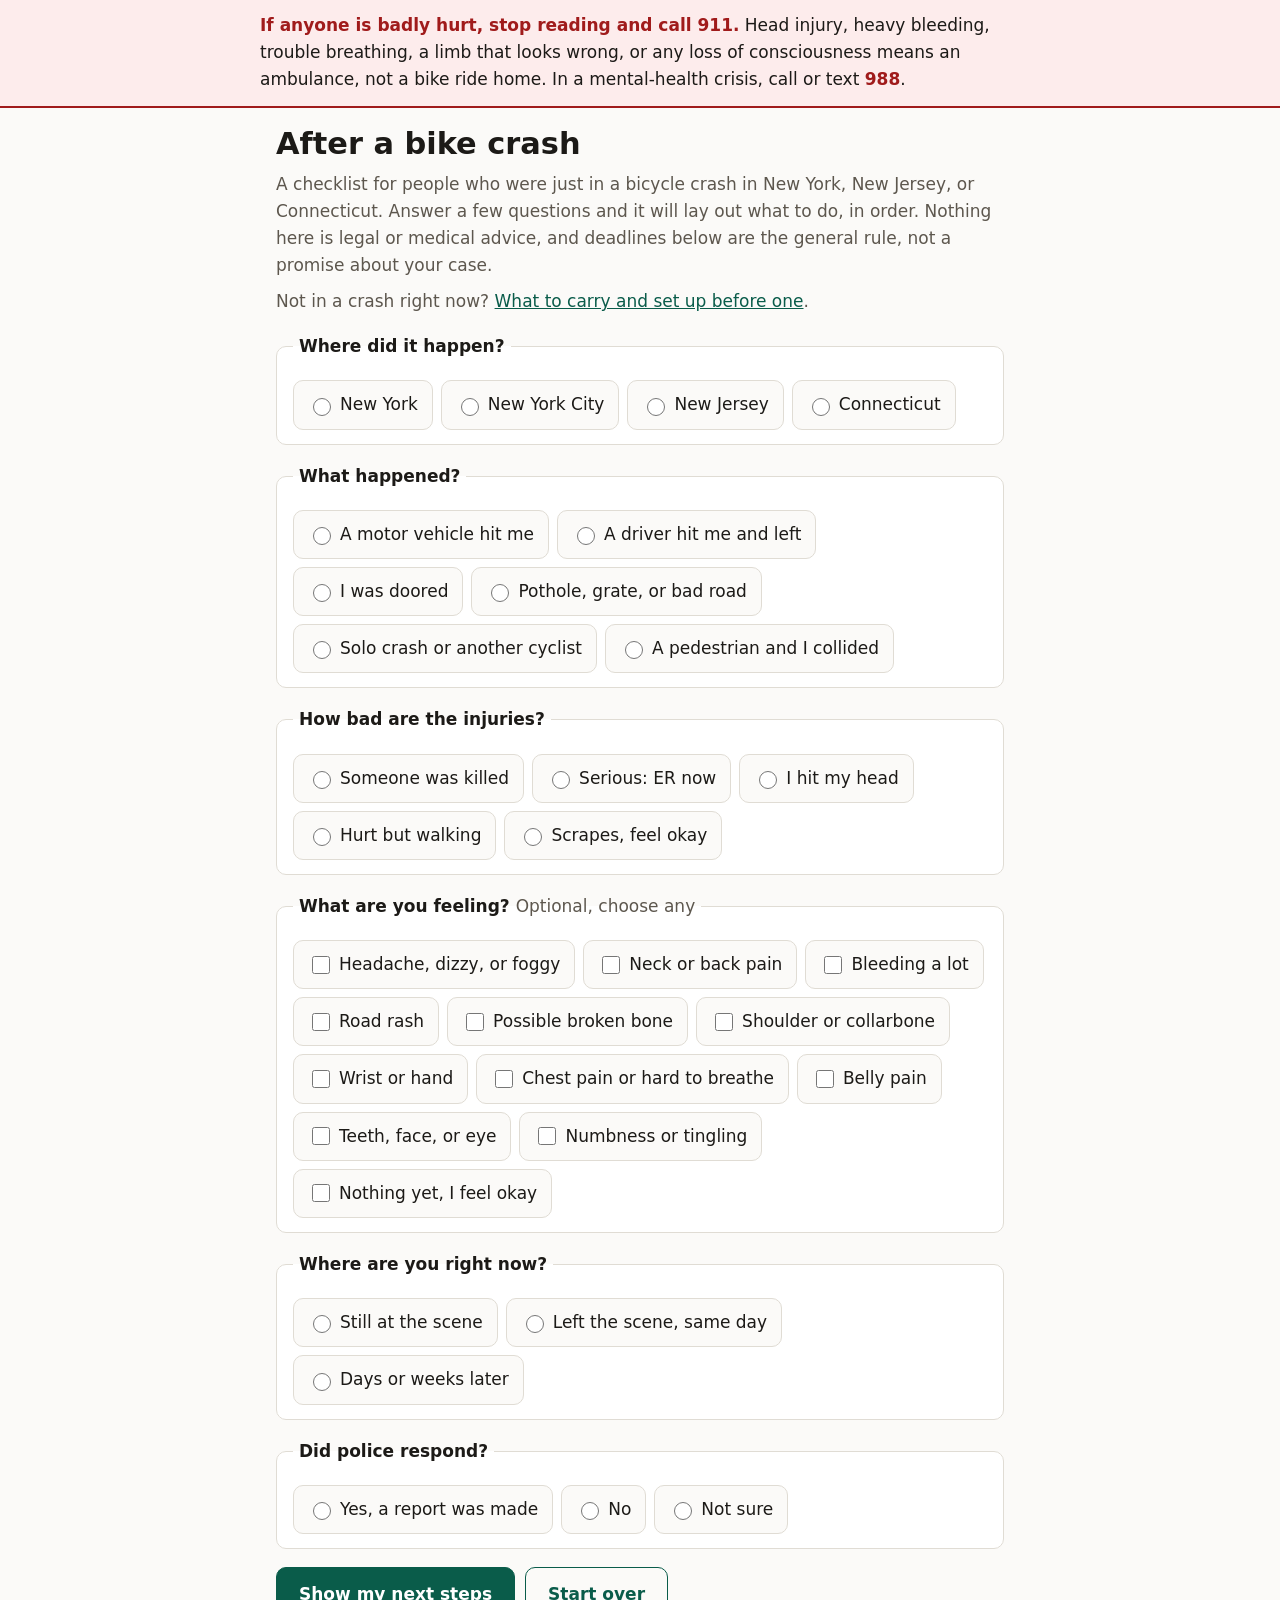
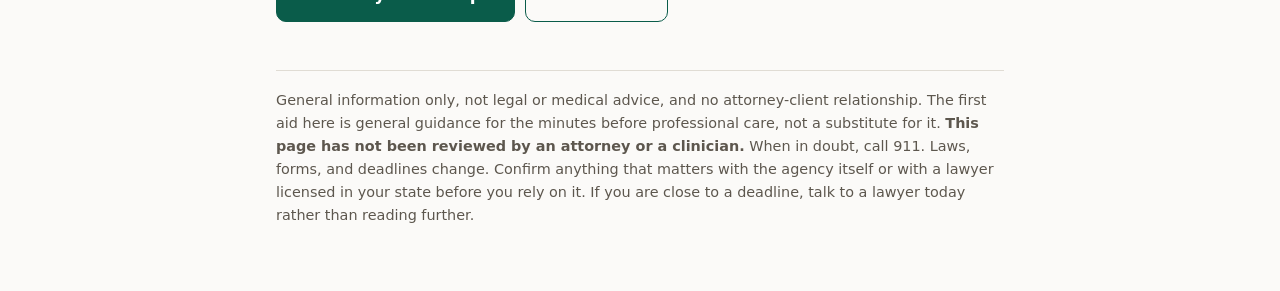
==== commit 7ecb104f: "Add a preparedness page, extract shared stylesheet prepare.html covers what to do before a crash: a " ====
--- a/index.html
+++ b/index.html
@@ -5,80 +5,7 @@
 <meta name="viewport" content="width=device-width, initial-scale=1">
 <title>After a Bike Crash</title>
 <meta name="description" content="Next steps after a bicycle crash in New York, New Jersey, or Connecticut.">
-<style>
-:root{
-  --bg:#fbfaf8; --surface:#fff; --line:#e0dcd4; --ink:#1c1a17; --muted:#5d574e;
-  --accent:#0a5c4a; --accent-ink:#fff; --urgent:#a01b1b; --urgent-bg:#fdecec;
-  --warn-bg:#fff6e3; --warn-line:#e6c682; --radius:10px;
-}
-@media (prefers-color-scheme: dark){
-  :root:not([data-theme="light"]){
-    --bg:#16181a; --surface:#1e2124; --line:#33383d; --ink:#eceae6; --muted:#a8a29a;
-    --accent:#4fbfa2; --accent-ink:#10231e; --urgent:#ff8b8b; --urgent-bg:#2e1a1a;
-    --warn-bg:#2b2412; --warn-line:#6b5723;
-  }
-}
-:root[data-theme="dark"]{
-  --bg:#16181a; --surface:#1e2124; --line:#33383d; --ink:#eceae6; --muted:#a8a29a;
-  --accent:#4fbfa2; --accent-ink:#10231e; --urgent:#ff8b8b; --urgent-bg:#2e1a1a;
-  --warn-bg:#2b2412; --warn-line:#6b5723;
-}
-*{box-sizing:border-box}
-body{
-  margin:0; background:var(--bg); color:var(--ink);
-  font:17px/1.6 ui-sans-serif,system-ui,-apple-system,"Segoe UI",Roboto,sans-serif;
-  -webkit-text-size-adjust:100%;
-}
-.wrap{max-width:760px; margin:0 auto; padding:0 16px 64px}
-h1{font-size:1.9rem; line-height:1.2; margin:.6em 0 .2em}
-h2{font-size:1.3rem; margin:2em 0 .4em}
-h3{font-size:1.05rem; margin:1.4em 0 .3em}
-p,li{margin:.5em 0}
-a{color:var(--accent)}
-.sub{color:var(--muted)}
-.emergency{
-  background:var(--urgent-bg); border-bottom:2px solid var(--urgent);
-  color:var(--ink); padding:12px 16px;
-}
-.emergency strong{color:var(--urgent)}
-.emergency .inner{max-width:760px; margin:0 auto}
-fieldset{border:1px solid var(--line); border-radius:var(--radius); background:var(--surface); margin:18px 0; padding:14px 16px}
-legend{font-weight:600; padding:0 6px}
-.opts{display:flex; flex-wrap:wrap; gap:8px; margin-top:6px}
-label.opt{
-  display:block; border:1px solid var(--line); border-radius:var(--radius);
-  padding:10px 14px; cursor:pointer; background:var(--bg); min-height:44px;
-  display:flex; align-items:center;
-}
-label.opt input{margin-right:9px; width:18px; height:18px; accent-color:var(--accent)}
-label.opt:has(input:checked){border-color:var(--accent); box-shadow:inset 0 0 0 1px var(--accent)}
-label.opt:focus-within{outline:2px solid var(--accent); outline-offset:2px}
-.hint{color:var(--muted); font-size:.9rem; margin:2px 0 0}
-button{
-  font:inherit; font-weight:600; padding:13px 22px; min-height:48px;
-  border-radius:var(--radius); border:1px solid var(--accent);
-  background:var(--accent); color:var(--accent-ink); cursor:pointer;
-}
-button.ghost{background:transparent; color:var(--accent)}
-.actions{display:flex; gap:10px; flex-wrap:wrap; margin:18px 0}
-.step{border:1px solid var(--line); border-left:4px solid var(--accent); background:var(--surface);
-  border-radius:var(--radius); padding:12px 16px; margin:12px 0}
-.step.urgent{border-left-color:var(--urgent); background:var(--urgent-bg)}
-.step.deadline{border-left-color:var(--warn-line); background:var(--warn-bg)}
-.step h3{margin-top:0}
-.tag{display:inline-block; font-size:.75rem; letter-spacing:.04em; text-transform:uppercase;
-  color:var(--muted); border:1px solid var(--line); border-radius:99px; padding:2px 9px; margin-bottom:6px}
-.check{list-style:none; padding-left:0}
-.check li{padding-left:1.7em; position:relative}
-.check li::before{content:"☐"; position:absolute; left:0; font-size:1.1em}
-footer{margin-top:48px; padding-top:18px; border-top:1px solid var(--line); color:var(--muted); font-size:.9rem}
-#result:empty{display:none}
-@media print{
-  .noprint{display:none !important}
-  body{background:#fff; color:#000; font-size:12pt}
-  .step{break-inside:avoid; border-left-width:3px}
-}
-</style>
+<link rel="stylesheet" href="style.css">
 </head>
 <body>
 
@@ -98,6 +25,10 @@
   or Connecticut. Answer a few questions and it will lay out what to do, in order.
   Nothing here is legal or medical advice, and deadlines below are the general rule,
   not a promise about your case.
+</p>
+<p class="sub noprint">
+  Not in a crash right now?
+  <a href="prepare.html">What to carry and set up before one</a>.
 </p>
 
 <form id="q" class="noprint">
--- a/style.css
+++ b/style.css
@@ -0,0 +1,84 @@
+:root{
+  --bg:#fbfaf8; --surface:#fff; --line:#e0dcd4; --ink:#1c1a17; --muted:#5d574e;
+  --accent:#0a5c4a; --accent-ink:#fff; --urgent:#a01b1b; --urgent-bg:#fdecec;
+  --warn-bg:#fff6e3; --warn-line:#e6c682; --radius:10px;
+}
+@media (prefers-color-scheme: dark){
+  :root:not([data-theme="light"]){
+    --bg:#16181a; --surface:#1e2124; --line:#33383d; --ink:#eceae6; --muted:#a8a29a;
+    --accent:#4fbfa2; --accent-ink:#10231e; --urgent:#ff8b8b; --urgent-bg:#2e1a1a;
+    --warn-bg:#2b2412; --warn-line:#6b5723;
+  }
+}
+:root[data-theme="dark"]{
+  --bg:#16181a; --surface:#1e2124; --line:#33383d; --ink:#eceae6; --muted:#a8a29a;
+  --accent:#4fbfa2; --accent-ink:#10231e; --urgent:#ff8b8b; --urgent-bg:#2e1a1a;
+  --warn-bg:#2b2412; --warn-line:#6b5723;
+}
+*{box-sizing:border-box}
+body{
+  margin:0; background:var(--bg); color:var(--ink);
+  font:17px/1.6 ui-sans-serif,system-ui,-apple-system,"Segoe UI",Roboto,sans-serif;
+  -webkit-text-size-adjust:100%;
+}
+.wrap{max-width:760px; margin:0 auto; padding:0 16px 64px}
+h1{font-size:1.9rem; line-height:1.2; margin:.6em 0 .2em}
+h2{font-size:1.3rem; margin:2em 0 .4em}
+h3{font-size:1.05rem; margin:1.4em 0 .3em}
+p,li{margin:.5em 0}
+a{color:var(--accent)}
+.sub{color:var(--muted)}
+.emergency{
+  background:var(--urgent-bg); border-bottom:2px solid var(--urgent);
+  color:var(--ink); padding:12px 16px;
+}
+.emergency strong{color:var(--urgent)}
+.emergency .inner{max-width:760px; margin:0 auto}
+fieldset{border:1px solid var(--line); border-radius:var(--radius); background:var(--surface); margin:18px 0; padding:14px 16px}
+legend{font-weight:600; padding:0 6px}
+.opts{display:flex; flex-wrap:wrap; gap:8px; margin-top:6px}
+label.opt{
+  display:block; border:1px solid var(--line); border-radius:var(--radius);
+  padding:10px 14px; cursor:pointer; background:var(--bg); min-height:44px;
+  display:flex; align-items:center;
+}
+label.opt input{margin-right:9px; width:18px; height:18px; accent-color:var(--accent)}
+label.opt:has(input:checked){border-color:var(--accent); box-shadow:inset 0 0 0 1px var(--accent)}
+label.opt:focus-within{outline:2px solid var(--accent); outline-offset:2px}
+.hint{color:var(--muted); font-size:.9rem; margin:2px 0 0}
+button{
+  font:inherit; font-weight:600; padding:13px 22px; min-height:48px;
+  border-radius:var(--radius); border:1px solid var(--accent);
+  background:var(--accent); color:var(--accent-ink); cursor:pointer;
+}
+button.ghost{background:transparent; color:var(--accent)}
+.actions{display:flex; gap:10px; flex-wrap:wrap; margin:18px 0}
+.step{border:1px solid var(--line); border-left:4px solid var(--accent); background:var(--surface);
+  border-radius:var(--radius); padding:12px 16px; margin:12px 0}
+.step.urgent{border-left-color:var(--urgent); background:var(--urgent-bg)}
+.step.deadline{border-left-color:var(--warn-line); background:var(--warn-bg)}
+.step h3{margin-top:0}
+.tag{display:inline-block; font-size:.75rem; letter-spacing:.04em; text-transform:uppercase;
+  color:var(--muted); border:1px solid var(--line); border-radius:99px; padding:2px 9px; margin-bottom:6px}
+.check{list-style:none; padding-left:0}
+.check li{padding-left:1.7em; position:relative}
+.check li::before{content:"☐"; position:absolute; left:0; font-size:1.1em}
+footer{margin-top:48px; padding-top:18px; border-top:1px solid var(--line); color:var(--muted); font-size:.9rem}
+#result:empty{display:none}
+@media print{
+  .noprint{display:none !important}
+  body{background:#fff; color:#000; font-size:12pt}
+  .step{break-inside:avoid; border-left-width:3px}
+}
+
+/* prepare.html */
+.kit{width:100%; border-collapse:collapse; margin:10px 0}
+.kit th,.kit td{border:1px solid var(--line); padding:8px 10px; text-align:left; vertical-align:top; font-size:.95rem}
+.kit th{background:var(--surface); font-weight:600}
+.kit td:first-child{width:42%}
+.why{color:var(--muted)}
+.card{border:2px dashed var(--line); border-radius:var(--radius); padding:14px 18px; margin:14px 0; background:var(--surface)}
+.card h3{margin-top:0}
+.fill{border-bottom:1px solid var(--muted); display:inline-block; min-width:9em}
+nav.top{margin:14px 0 0; font-size:.95rem}
+@media print{ .kit th{background:#fff} .card{border-style:solid} }
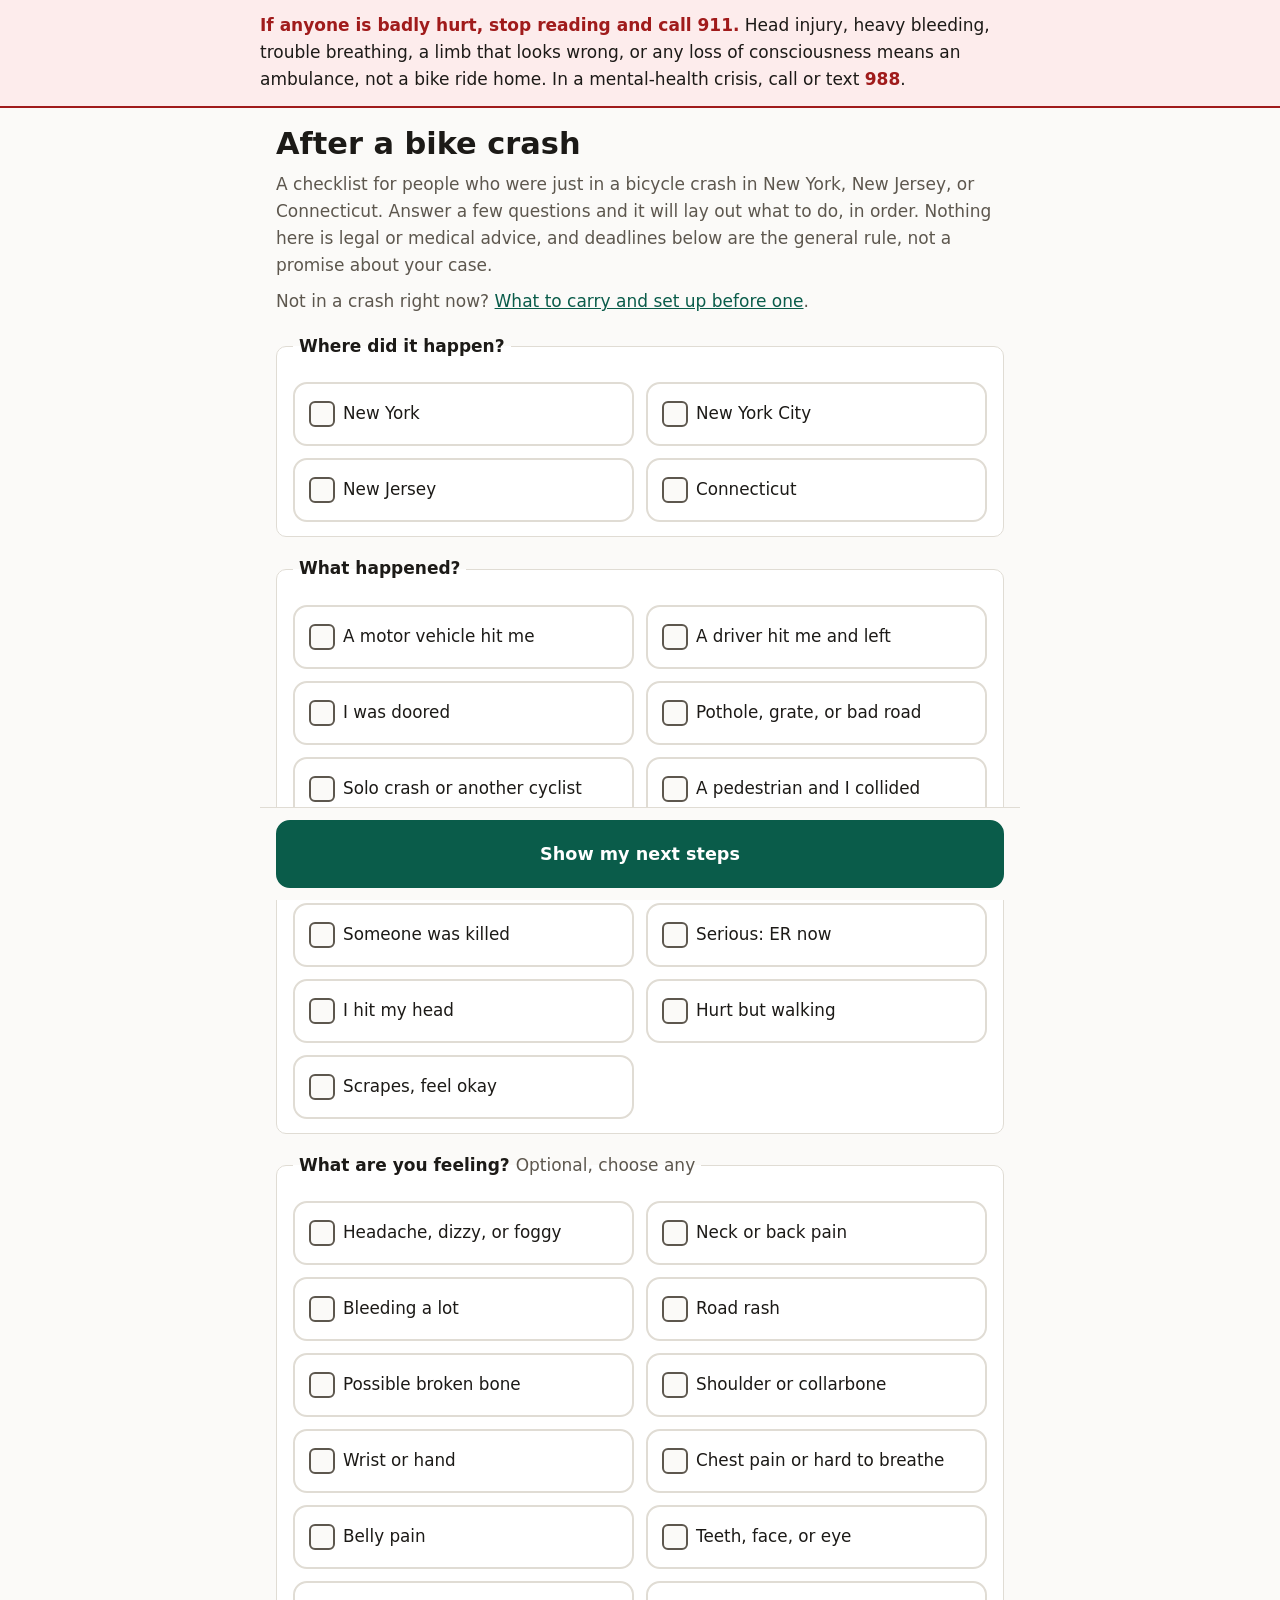
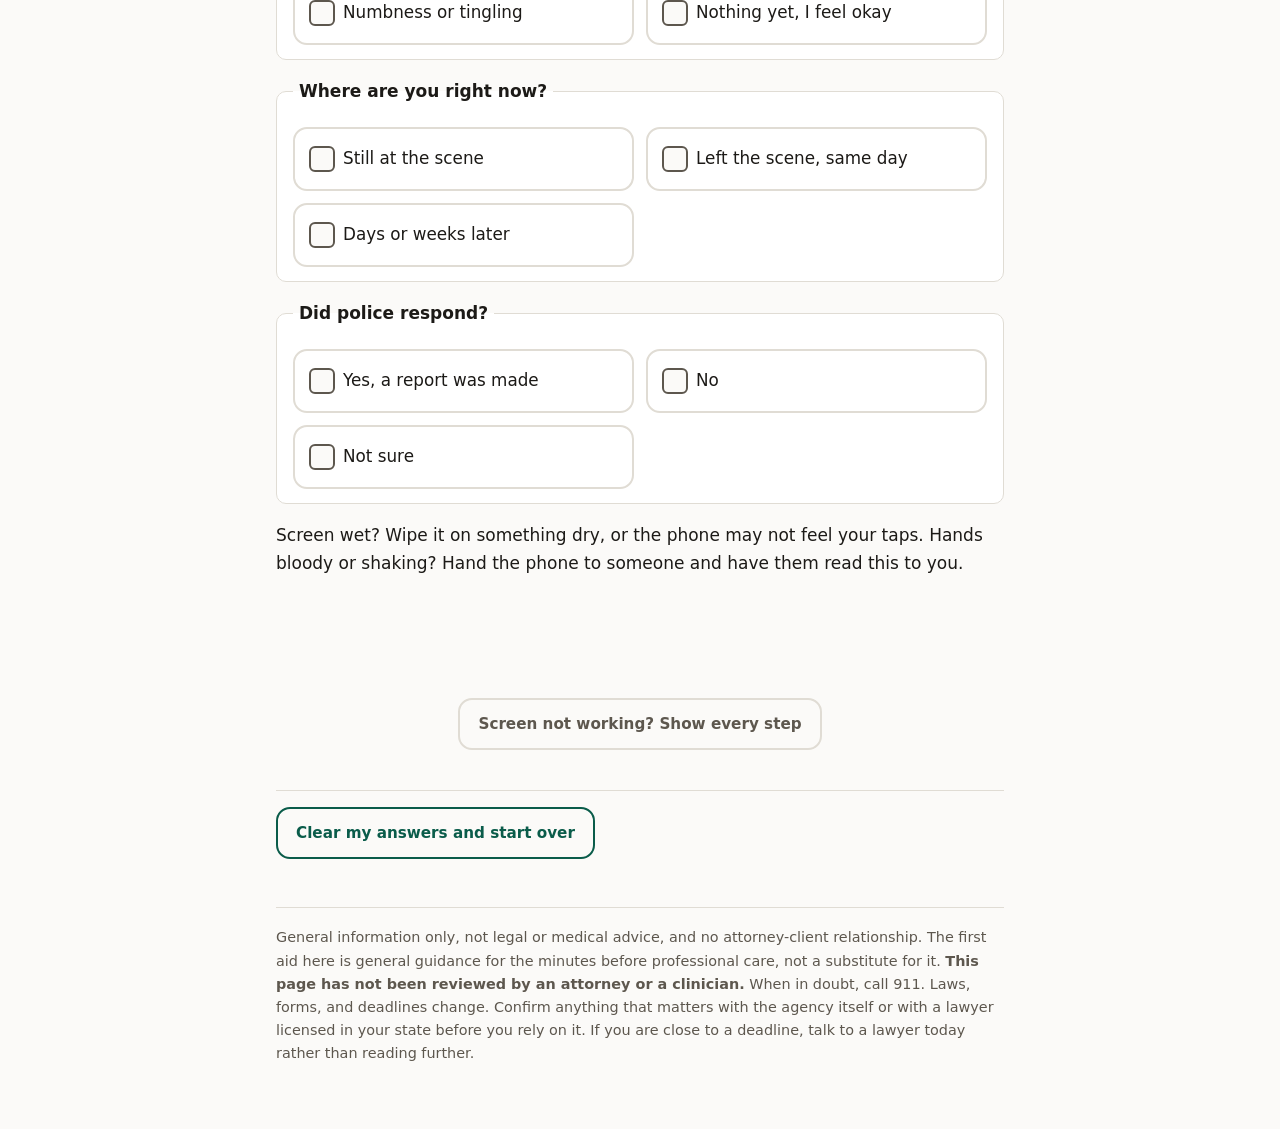
==== commit facef933: "Toggle buttons and damaged-screen resilience Options are now 64px toggle buttons instead of checkbox" ====
--- a/index.html
+++ b/index.html
@@ -102,13 +102,24 @@
   </div>
 </fieldset>
 
-<div class="actions">
-  <button type="submit">Show my next steps</button>
-  <button type="button" class="ghost" id="reset">Start over</button>
+<p class="hint noprint">
+  Screen wet? Wipe it on something dry, or the phone may not feel your taps.
+  Hands bloody or shaking? Hand the phone to someone and have them read this to you.
+</p>
+
+<div class="actions sticky">
+  <button type="submit" class="wide">Show my next steps</button>
 </div>
+<p class="escape noprint">
+  <button type="button" class="small" id="showall">Screen not working? Show every step</button>
+</p>
 </form>
 
 <div id="result" aria-live="polite"></div>
+
+<div class="danger-zone noprint">
+  <button type="button" class="ghost small" id="reset">Clear my answers and start over</button>
+</div>
 
 <footer>
   General information only, not legal or medical advice, and no attorney-client
@@ -710,10 +721,14 @@
     out.scrollIntoView({behavior:"smooth"});
     return;
   }
-  var steps = STEPS.filter(s => !s.when || s.when(a));
+  save(a);
+  render(STEPS.filter(s => !s.when || s.when(a)), "In rough order of urgency. Print or save this page to keep it.");
+});
+
+function render(steps, note){
   out.innerHTML =
     '<h2>Your next steps</h2>' +
-    '<p class="sub">In rough order of urgency. Print or save this page to keep it.</p>' +
+    '<p class="sub">' + note + '</p>' +
     '<div class="actions noprint"><button type="button" id="print">Print or save as PDF</button></div>' +
     steps.map(s =>
       '<section class="step ' + (s.cls||'') + '">' +
@@ -722,13 +737,38 @@
     ).join('');
   document.getElementById("print").addEventListener("click", ()=>window.print());
   out.scrollIntoView({behavior:"smooth"});
+}
+
+// Escape hatch: if tapping the options is not working, one tap shows everything.
+document.getElementById("showall").addEventListener("click", function(){
+  render(STEPS, "Everything, for all three states and every situation. Skip what does not apply to you.");
 });
 
 document.getElementById("reset").addEventListener("click", function(){
   form.reset();
   out.innerHTML = "";
+  try { localStorage.removeItem(KEY); } catch(e){}
   window.scrollTo({top:0, behavior:"smooth"});
 });
+
+// ponytail: answers survive a reload, because a damaged phone reloads a lot.
+// Local to this browser, cleared by Start over.
+var KEY = "abc-answers";
+function save(a){
+  try {
+    localStorage.setItem(KEY, JSON.stringify(Object.assign({}, a, {sym:[...a.sym]})));
+  } catch(e){}
+}
+function restore(){
+  try {
+    var a = JSON.parse(localStorage.getItem(KEY) || "null");
+    if (!a) return;
+    form.querySelectorAll("input").forEach(function(i){
+      i.checked = (i.type === "checkbox") ? (a.sym||[]).includes(i.value) : a[i.name] === i.value;
+    });
+  } catch(e){}
+}
+restore();
 
 // ponytail: one runnable check. Open with #selftest.
 if (location.hash === "#selftest"){
--- a/style.css
+++ b/style.css
@@ -1,6 +1,8 @@
 :root{
   --bg:#fbfaf8; --surface:#fff; --line:#e0dcd4; --ink:#1c1a17; --muted:#5d574e;
   --accent:#0a5c4a; --accent-ink:#fff; --urgent:#a01b1b; --urgent-bg:#fdecec;
+  --c-state:#1d4ed8; --c-type:#6d28d9; --c-injury:#b91c1c;
+  --c-sym:#b45309; --c-when:#0f766e; --c-police:#15803d;
   --warn-bg:#fff6e3; --warn-line:#e6c682; --radius:10px;
 }
 @media (prefers-color-scheme: dark){
@@ -8,12 +10,16 @@
     --bg:#16181a; --surface:#1e2124; --line:#33383d; --ink:#eceae6; --muted:#a8a29a;
     --accent:#4fbfa2; --accent-ink:#10231e; --urgent:#ff8b8b; --urgent-bg:#2e1a1a;
     --warn-bg:#2b2412; --warn-line:#6b5723;
+    --c-state:#7aa2ff; --c-type:#c4a5ff; --c-injury:#ff8b8b;
+    --c-sym:#e8b25c; --c-when:#4fbfa2; --c-police:#6ed48a;
   }
 }
 :root[data-theme="dark"]{
   --bg:#16181a; --surface:#1e2124; --line:#33383d; --ink:#eceae6; --muted:#a8a29a;
   --accent:#4fbfa2; --accent-ink:#10231e; --urgent:#ff8b8b; --urgent-bg:#2e1a1a;
   --warn-bg:#2b2412; --warn-line:#6b5723;
+  --c-state:#7aa2ff; --c-type:#c4a5ff; --c-injury:#ff8b8b;
+  --c-sym:#e8b25c; --c-when:#4fbfa2; --c-police:#6ed48a;
 }
 *{box-sizing:border-box}
 body{
@@ -36,23 +42,72 @@
 .emergency .inner{max-width:760px; margin:0 auto}
 fieldset{border:1px solid var(--line); border-radius:var(--radius); background:var(--surface); margin:18px 0; padding:14px 16px}
 legend{font-weight:600; padding:0 6px}
-.opts{display:flex; flex-wrap:wrap; gap:8px; margin-top:6px}
+.opts{display:grid; grid-template-columns:repeat(auto-fit,minmax(240px,1fr)); gap:12px; margin-top:8px}
+
+/* Toggle buttons. The native input stays for keyboard, screen readers and
+   voice control ("tap Neck or back pain"); only its box is hidden.
+   ponytail: no JS state, :has() does it. */
 label.opt{
-  display:block; border:1px solid var(--line); border-radius:var(--radius);
-  padding:10px 14px; cursor:pointer; background:var(--bg); min-height:44px;
-  display:flex; align-items:center;
+  --sel:var(--accent);
+  position:relative; display:flex; align-items:center; gap:10px;
+  min-height:64px; padding:14px 16px 14px 48px;
+  border:2px solid var(--line); border-radius:14px;
+  background:var(--surface); color:var(--ink);
+  font-size:1.05rem; line-height:1.3; font-weight:500;
+  cursor:pointer; touch-action:manipulation; -webkit-tap-highlight-color:transparent;
+  user-select:none; transition:border-color .08s, background-color .08s;
 }
-label.opt input{margin-right:9px; width:18px; height:18px; accent-color:var(--accent)}
-label.opt:has(input:checked){border-color:var(--accent); box-shadow:inset 0 0 0 1px var(--accent)}
-label.opt:focus-within{outline:2px solid var(--accent); outline-offset:2px}
-.hint{color:var(--muted); font-size:.9rem; margin:2px 0 0}
+label.opt input{position:absolute; opacity:0; width:1px; height:1px; margin:0}
+/* the mark: shape carries the state, not just color */
+label.opt::before{
+  content:""; position:absolute; left:14px; top:50%; transform:translateY(-50%);
+  width:22px; height:22px; border:2px solid var(--muted); border-radius:6px;
+  background:var(--bg);
+}
+label.opt:has(input:checked){
+  --tint:color-mix(in srgb, var(--sel) 14%, var(--surface));
+  border-color:var(--sel); background:var(--tint); font-weight:650;
+}
+label.opt:has(input:checked)::before{
+  border-color:var(--sel); background:var(--sel);
+}
+label.opt:has(input:checked)::after{
+  content:""; position:absolute; left:20px; top:50%;
+  width:6px; height:12px; margin-top:-8px;
+  border:solid var(--surface); border-width:0 3px 3px 0; transform:rotate(45deg);
+}
+label.opt:has(input:focus-visible){outline:3px solid var(--sel); outline-offset:3px}
+@media (hover:hover){ label.opt:hover{border-color:var(--sel)} }
+label.opt:active{transform:scale(.99)}
+
+/* one highlight color per question, so a glance shows what is answered */
+.opts[data-name="state"]  label.opt{--sel:var(--c-state)}
+.opts[data-name="type"]   label.opt{--sel:var(--c-type)}
+.opts[data-name="injury"] label.opt{--sel:var(--c-injury)}
+.opts[data-name="sym"]    label.opt{--sel:var(--c-sym)}
+.opts[data-name="when"]   label.opt{--sel:var(--c-when)}
+.opts[data-name="police"] label.opt{--sel:var(--c-police)}
+
 button{
-  font:inherit; font-weight:600; padding:13px 22px; min-height:48px;
-  border-radius:var(--radius); border:1px solid var(--accent);
+  font:inherit; font-size:1.1rem; font-weight:650; padding:18px 24px; min-height:60px;
+  border-radius:14px; border:2px solid var(--accent);
   background:var(--accent); color:var(--accent-ink); cursor:pointer;
+  touch-action:manipulation; -webkit-tap-highlight-color:transparent;
 }
 button.ghost{background:transparent; color:var(--accent)}
-.actions{display:flex; gap:10px; flex-wrap:wrap; margin:18px 0}
+button.wide{width:100%}
+button.small{font-size:.95rem; min-height:48px; padding:12px 18px; font-weight:600}
+button:focus-visible{outline:3px solid var(--sel,var(--accent)); outline-offset:3px}
+.actions{display:flex; gap:12px; flex-wrap:wrap; margin:18px 0}
+/* thumb-reachable and always on screen, so no precise scrolling to a dead
+   patch of a cracked display */
+.actions.sticky{
+  position:sticky; bottom:0; z-index:5; margin:18px -16px 0; padding:12px 16px;
+  background:var(--bg); border-top:1px solid var(--line);
+}
+.escape{margin:10px 0 0; text-align:center}
+.escape button{background:transparent; color:var(--muted); border-color:var(--line); font-weight:600}
+.danger-zone{margin-top:40px; padding-top:16px; border-top:1px solid var(--line)}
 .step{border:1px solid var(--line); border-left:4px solid var(--accent); background:var(--surface);
   border-radius:var(--radius); padding:12px 16px; margin:12px 0}
 .step.urgent{border-left-color:var(--urgent); background:var(--urgent-bg)}
